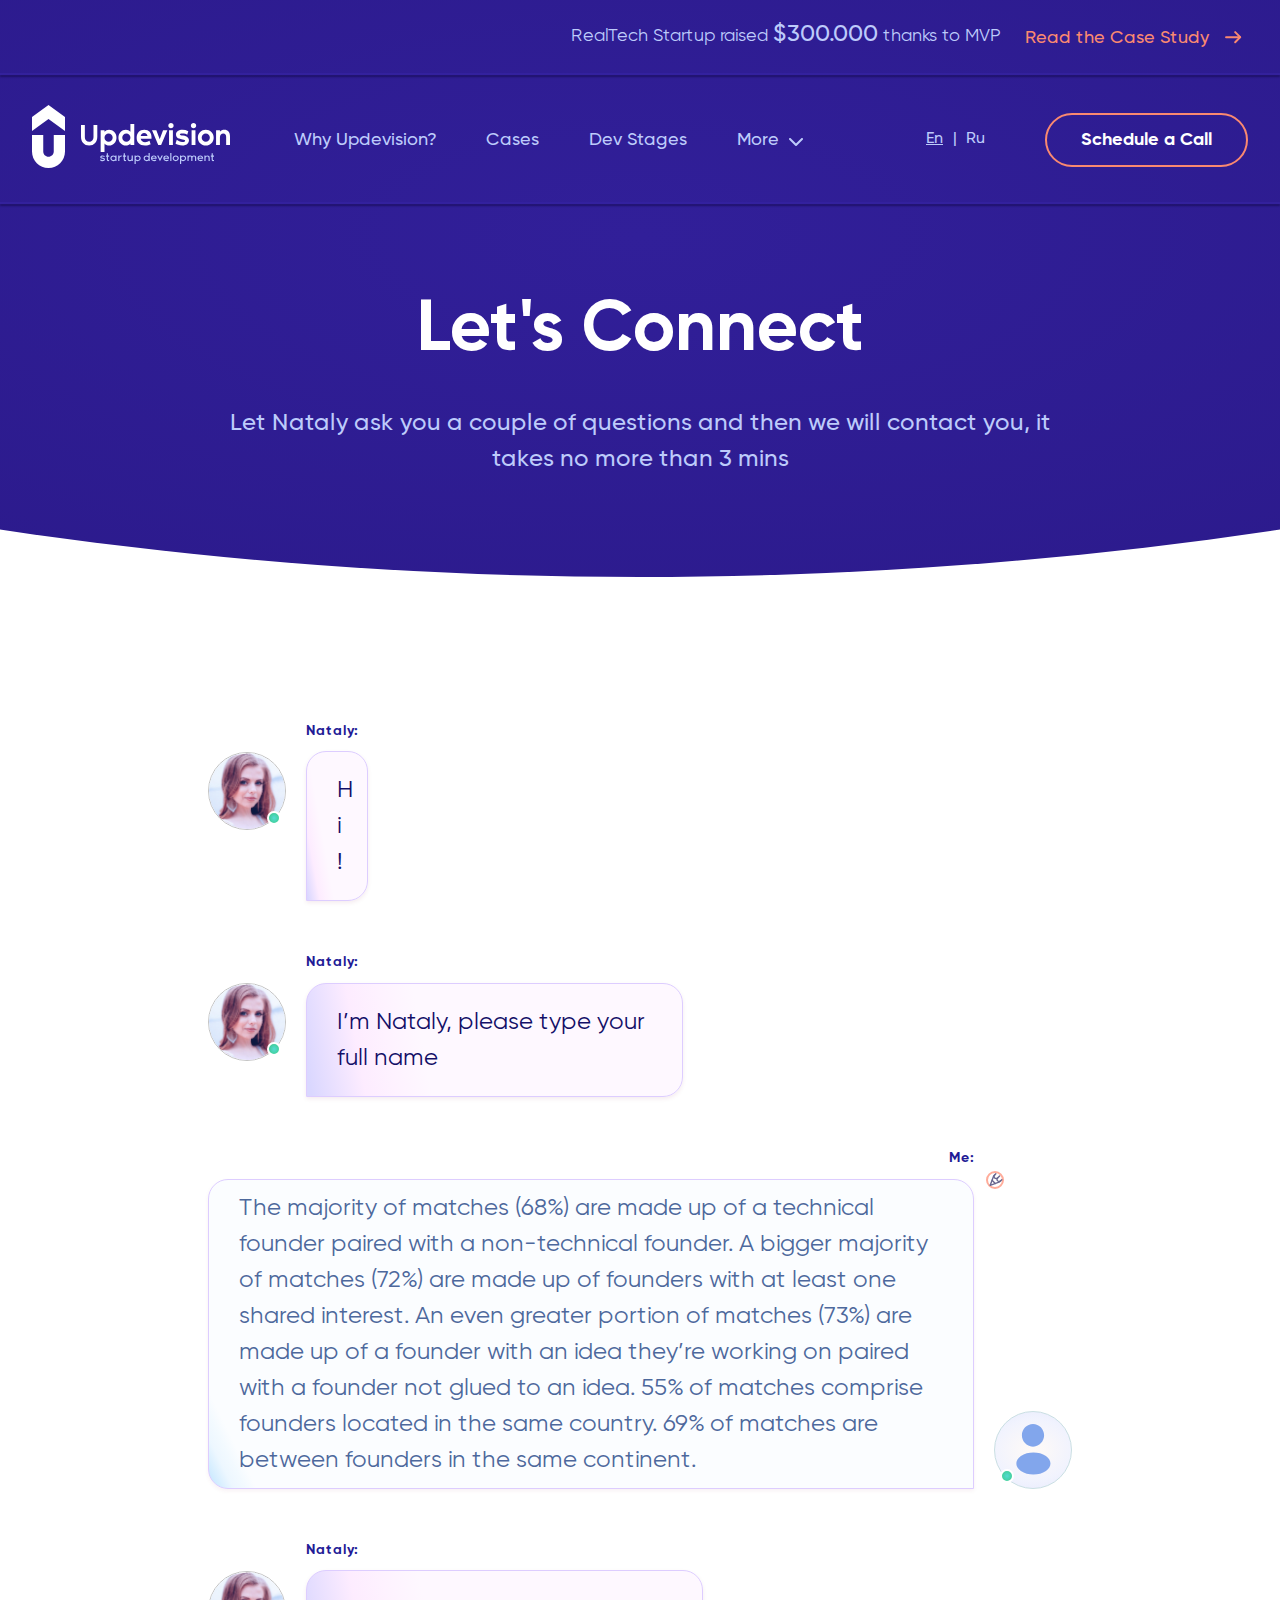
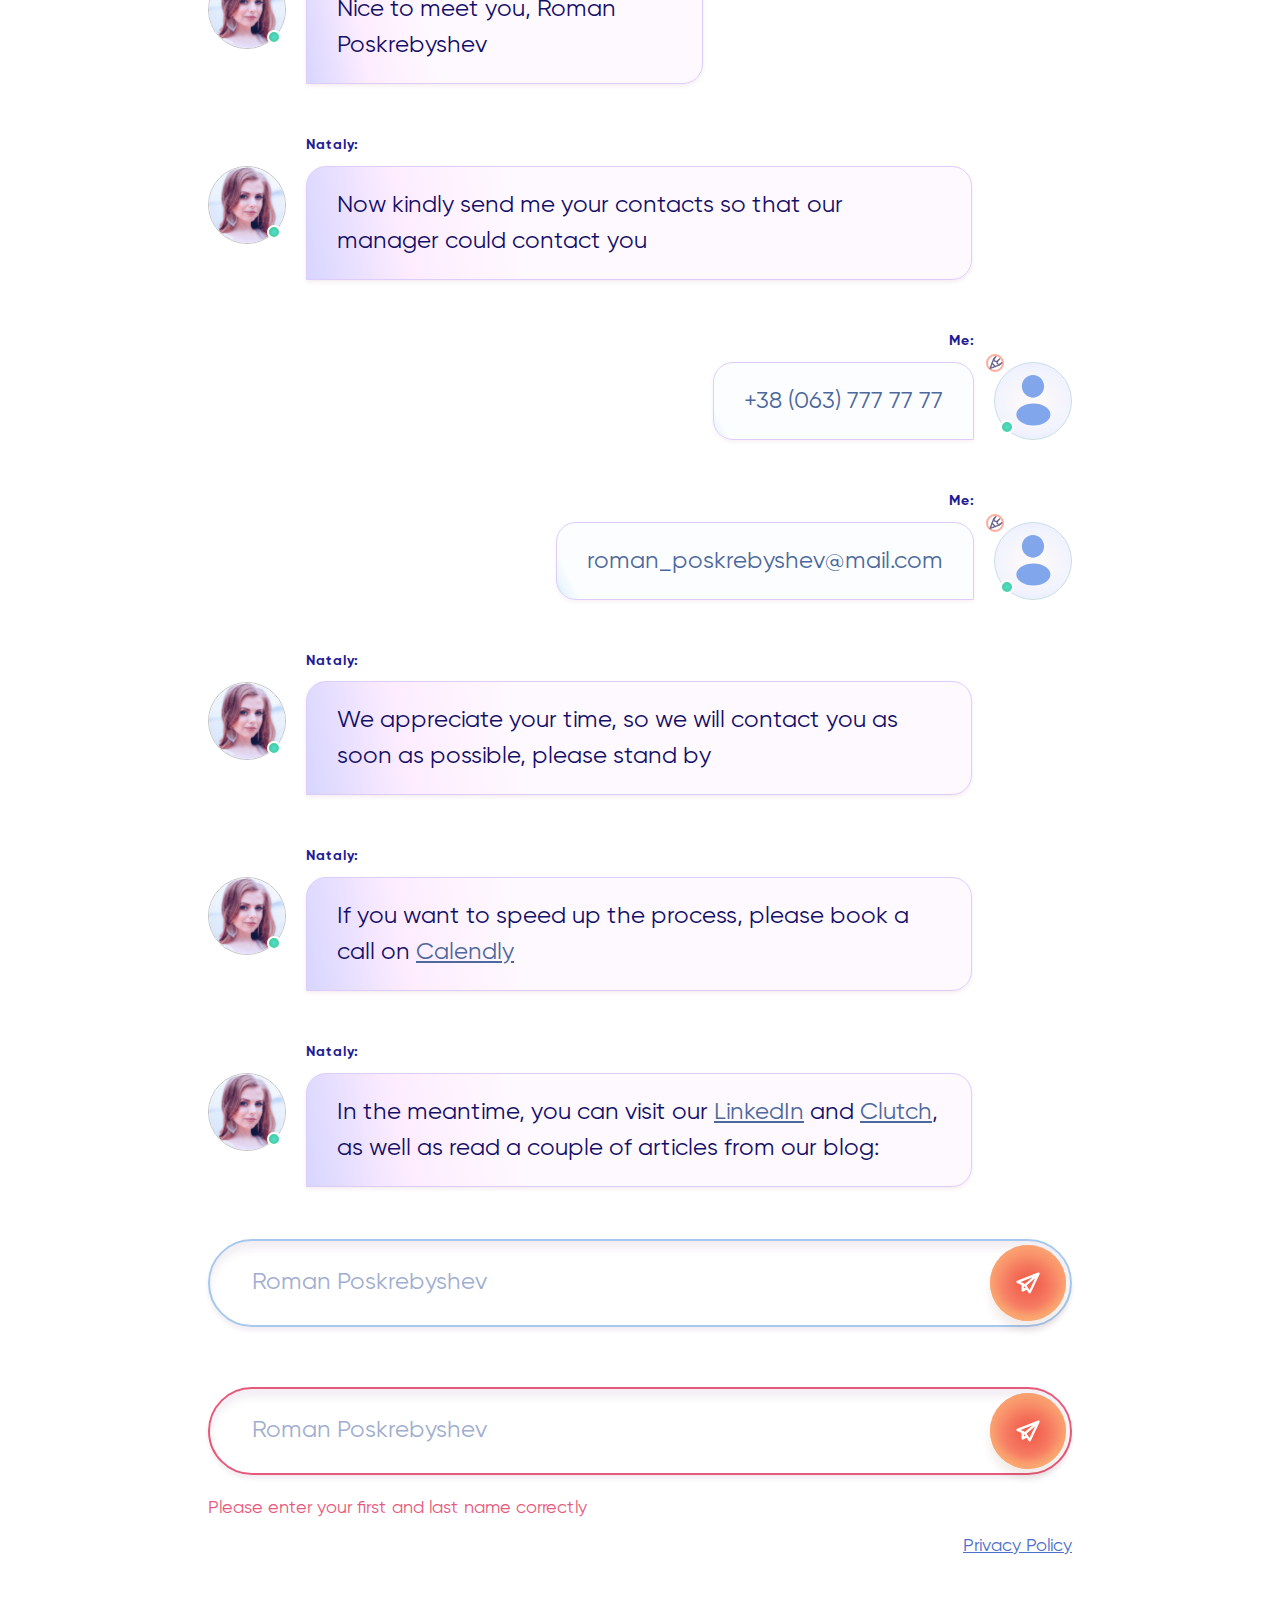
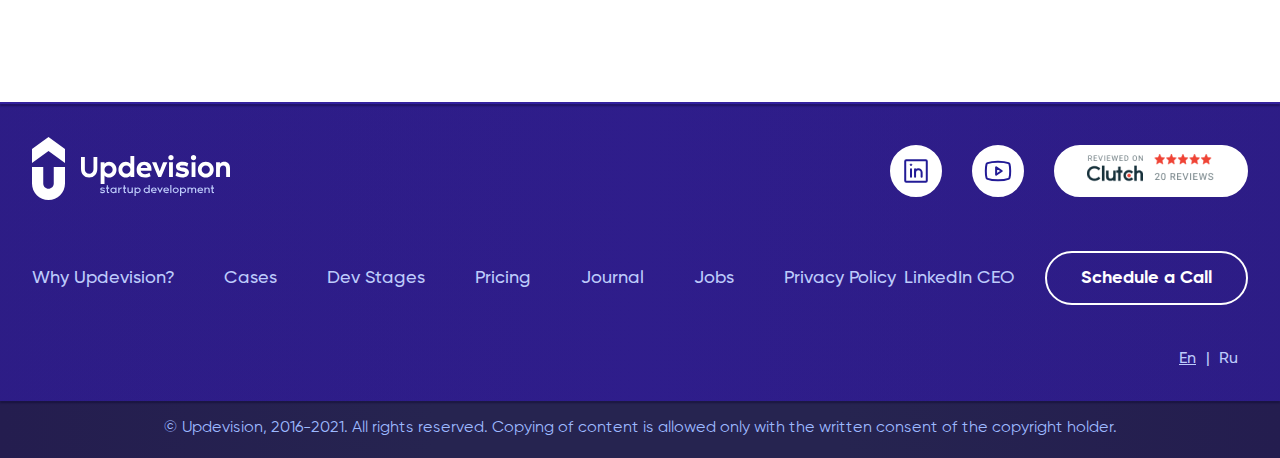
==== lets-connect.html @ 45670126 "updev7" ====
<!doctype html>
<html>

<head>
  <meta charset="UTF-8">
  <meta http-equiv="X-UA-Compatible" content="IE=edge,chrome=1">
  <meta name="viewport" content="width=device-width, user-scalable=no">
  <title></title>


  <link href="css/styles.css" rel="stylesheet" type="text/css">



</head>

<body>

  <header>
    <div class="top-header">
      <div class="container">
        <div class="top-header__content">
          <span class="top-header__text">RealTech Startup raised <span>$300.000</span> thanks to MVP</span>
          <div class="read-link"><a href="">Read the Case Study <span class="icon"><img src="images/orange-arrow.svg" alt=""></span></a></div>
        </div>
      </div>
    </div>
    <div class="main-header">
      <div class="container">
        <div class="main-header__content">
          <div class="main-header__left">
            <a href="#" class="logo"><img src="images/logo.svg" alt=""></a>
            <nav class="main-menu">
              <ul>
                <li><a href="">Why Updevision?</a></li>
                <li><a href="">Cases</a></li>
                <li><a href="">Dev Stages</a></li>
                <li><a href="#" class="opener">More</a>
                <ul class="submenu">
                  <li><a href="">Pricing</a></li>
                  <li><a href="">Journal</a></li>
                  <li><a href="">Jobs</a></li>
                </ul>
                </li>
              </ul>
            </nav>
         
          </div>
          <div class="main-header__right">
            <div class="language">
              <span class="current"><a href="#">En</a></span>|
              <span><a href="#">Ru</a></span>
            </div>
            <a href="#" class="btn btn--small">Schedule a Call</a>
          </div>

             <a  class="burger"><span></span></a>
        </div>
      </div>
    </div>
  </header>

  <main >

    <section class="inner-section">
      <div class="container">
        <h1 class="center">Let's Connect <small>Let Nataly ask you a couple of questions and then we will contact you, 
          it takes no more than 3 mins</small></h1>
      </div>
    </section>



    <section class="chat-section">
      <div class="container">


        <div class="chat">
          <div class="chat-item online">
            <span class="chat-item__avatar"><img src="images/avatar-example.jpg" alt=""></span>
            <div class="chat-item__text">
              <span class="chat-item__name">Nataly:</span>
              <span class="chat-item__message">
                Hi!
              </span>
            </div>
          </div>

          <div class="chat-item online">
            <span class="chat-item__avatar"><img src="images/avatar-example.jpg" alt=""></span>
            <div class="chat-item__text">
              <span class="chat-item__name">Nataly:</span>
              <span class="chat-item__message">
                I’m Nataly, please type your full name
              </span>
            </div>
          </div>

          <div class="me-item online">
            <span class="me-item__avatar empty"><img src="images/avatar-empty.svg" alt=""></span>
            <div class="me-item__text">
              <span class="me-item__name">
                Me:
                <a  class="edit">
                  <svg class="icon">
                    <use xlink:href="#edit"></use>
                  </svg>
                </a>
              </span>
              <span class="me-item__message">
                The majority of matches (68%) are made up of a technical founder paired with a non-technical founder. A bigger majority of matches (72%) are made up of founders with at least one shared interest. An even greater portion of matches (73%) are made up of a founder with an idea they’re working on paired with a founder not glued to an idea.
55% of matches comprise founders located in the same country. 69% of matches are between founders in the same continent.
              </span>
            </div>
          </div>


          <div class="chat-item online">
            <span class="chat-item__avatar"><img src="images/avatar-example.jpg" alt=""></span>
            <div class="chat-item__text">
              <span class="chat-item__name">Nataly:</span>
              <span class="chat-item__message">
                Nice to meet you, Roman Poskrebyshev
              </span>
            </div>
          </div>


          <div class="chat-item online">
            <span class="chat-item__avatar"><img src="images/avatar-example.jpg" alt=""></span>
            <div class="chat-item__text">
              <span class="chat-item__name">Nataly:</span>
              <span class="chat-item__message">
                Now kindly send me your contacts so that our manager could contact you
              </span>
            </div>
          </div>

          <div class="me-item online">
            <span class="me-item__avatar empty"><img src="images/avatar-empty.svg" alt=""></span>
            <div class="me-item__text">
              <span class="me-item__name">
                Me:
                <a  class="edit">
                  <svg class="icon">
                    <use xlink:href="#edit"></use>
                  </svg>
                </a>
              </span>
              <span class="me-item__message">
               +38 (063) 777 77 77
              </span>
            </div>
          </div>


          <div class="me-item online">
            <span class="me-item__avatar empty"><img src="images/avatar-empty.svg" alt=""></span>
            <div class="me-item__text">
              <span class="me-item__name">
                Me:
                <a  class="edit">
                  <svg class="icon">
                    <use xlink:href="#edit"></use>
                  </svg>
                </a>
              </span>
              <span class="me-item__message">
               
               roman_poskrebyshev@mail.com
              </span>
            </div>
          </div>


          <div class="chat-item online">
            <span class="chat-item__avatar"><img src="images/avatar-example.jpg" alt=""></span>
            <div class="chat-item__text">
              <span class="chat-item__name">Nataly:</span>
              <span class="chat-item__message">
                We appreciate your time, so we will contact you as soon as possible, please stand by
              </span>
            </div>
          </div>


          <div class="chat-item online">
            <span class="chat-item__avatar"><img src="images/avatar-example.jpg" alt=""></span>
            <div class="chat-item__text">
              <span class="chat-item__name">Nataly:</span>
              <span class="chat-item__message">
                If you want to speed up the process, please book a call on <a href="">Calendly </a>
              </span>
            </div>
          </div>

          <div class="chat-item online">
            <span class="chat-item__avatar"><img src="images/avatar-example.jpg" alt=""></span>
            <div class="chat-item__text">
              <span class="chat-item__name">Nataly:</span>
              <span class="chat-item__message">
                In the meantime, you can visit our <a href="">LinkedIn</a>  and <a href="">Clutch</a>, as well as read a couple of articles from our blog:
              </span>
            </div>
          </div>


 

          <div class="chat-input">
            <input type="text" placeholder="Roman Poskrebyshev">
            <button><img src="images/send.svg" alt=""></button>
          </div>

          <div class="chat-input error">
            <input type="text" placeholder="Roman Poskrebyshev">
            <button><img src="images/send.svg" alt=""></button>

            <span class="error-text">Please enter your first and last name correctly</span>
          </div>


          <div class="police-link">
            <a href="#">Privacy Policy</a>
          </div>
        </div>
      </div>
    </section>

  </main>

  <footer>
    <div class="container">
      <div class="footer-content">
        <div class="footer-content__top">
          <a href="#" class="footer-logo"><img src="images/logo.svg" alt=""></a>
          <div class="footer-content__top-right">
            <div class="social">
              <span class="social-item"><a href=""><img src="images/linkedIn.svg" alt=""></a></span>
              <span class="social-item"><a href=""><img src="images/youtube.svg" alt=""></a></span>
            </div>

            <span class="clutch"><a href="#"><img src="images/clutch.png" alt=""></a></span>
          </div>
        </div>
        <div class="footer-content__middle">
            <ul class="footer-menu">
              <li><a href="">Why Updevision?</a></li>
              <li><a href="">Cases</a></li>
              <li><a href="">Dev Stages</a></li>
              <li><a href="">Pricing</a></li>
              <li><a href="">Journal</a></li>
              <li><a href="">Jobs</a></li>
              <li><a href="">Privacy Policy</a></li>
            </ul>
          <div class="footer-content__middle-right">
            <span class="menu-link"><a href="">LinkedIn CEO</a></span>
            <a href="" class="btn btn--small btn--white-empty">Schedule a Call</a>
          </div>
        </div>
        <div class="footer-content__bottom">
          <div class="language">
            <span class="current"><a href="#">En</a></span>|
            <span><a href="#">Ru</a></span>
          </div>
        </div>
      </div>
    </div>
    <div class="copy">© Updevision, 2016-2021. All rights reserved. Copying of content is allowed only with the written
      consent of the copyright holder.</div>
  </footer>




  <script src="https://ajax.googleapis.com/ajax/libs/jquery/3.4.1/jquery.min.js"></script>
  <script src="js/scripts.js"></script>




  <svg width="0" height="0" class="hidden">
    <symbol fill="none" xmlns="http://www.w3.org/2000/svg" viewBox="0 0 15 15" id="edit">
      <path d="M7.3319 1.33276L5.00103 3.66362L1.28872 13.7399L11.365 10.0276L13.6961 7.69652" stroke="currentColor" stroke-width="1.5" stroke-linecap="round" stroke-linejoin="round"></path>
      <path d="M9.24333 5.78792C8.82138 6.20987 8.24908 6.44693 7.65234 6.44693C7.05561 6.44693 6.48331 6.20987 6.06135 5.78792C5.6394 5.36596 5.40234 4.79366 5.40234 4.19693C5.40234 3.60019 5.6394 3.02789 6.06135 2.60594" stroke="currentColor" stroke-width="1.5" stroke-linecap="round" stroke-linejoin="round"></path>
      <path d="M11.3624 3.66821L9.24104 5.78953C8.81908 6.21149 8.58203 6.78378 8.58203 7.38052C8.58203 7.97726 8.81908 8.54955 9.24104 8.97151C9.663 9.39347 10.2353 9.63052 10.832 9.63052C11.4288 9.63052 12.0011 9.39347 12.423 8.97151" stroke="currentColor" stroke-width="1.5" stroke-linecap="round" stroke-linejoin="round"></path>
      <path d="M6.71484 11.7422L3.2881 8.31544" stroke="currentColor" stroke-width="1.5" stroke-linecap="round" stroke-linejoin="round"></path>
    </symbol>
  </svg>
</body>

</html>
---- css/styles.css ----
@font-face {
  font-family: 'Gilroy';
  src: url("../fonts/Gilroy-Bold.woff2") format("woff2"), url("../fonts/Gilroy-Bold.woff") format("woff");
  font-weight: bold;
  font-style: normal;
  font-display: swap;
}

@font-face {
  font-family: 'Gilroy';
  src: url("../fonts/Gilroy-Medium.woff2") format("woff2"), url("../fonts/Gilroy-Medium.woff") format("woff");
  font-weight: 500;
  font-style: normal;
  font-display: swap;
}

@font-face {
  font-family: 'Gilroy';
  src: url("../fonts/Gilroy-Regular.woff2") format("woff2"), url("../fonts/Gilroy-Regular.woff") format("woff");
  font-weight: normal;
  font-style: normal;
  font-display: swap;
}

html,
body,
div,
span,
applet,
object,
iframe,
h1,
h2,
h3,
h4,
h5,
h6,
p,
blockquote,
pre,
a,
abbr,
acronym,
address,
big,
cite,
code,
del,
dfn,
em,
font,
img,
ins,
kbd,
q,
s,
samp,
small,
strike,
strong,
sub,
sup,
tt,
var,
b,
u,
i,
center,
dl,
dt,
dd,
ol,
ul,
li,
fieldset,
form,
label,
legend,
table,
caption,
tbody,
tfoot,
thead,
tr,
th,
td {
  margin: 0;
  padding: 0;
  border: 0;
  outline: 0;
  font-size: 100%;
  vertical-align: baseline;
  background: transparent;
}

a:hover,
a {
  text-decoration: none;
}

:focus {
  outline: 0;
}

ul {
  list-style-type: none;
}

* {
  margin: 0;
  padding: 0;
  outline: none;
  -webkit-tap-highlight-color: rgba(0, 0, 0, 0);
}

*,
*::before,
*::after {
  -webkit-box-sizing: border-box;
          box-sizing: border-box;
}

html {
  height: 100%;
}

body {
  font-family: 'Gilroy';
  width: 100%;
  height: 100%;
  -webkit-overflow-scrolling: touch;
  color: #130F67;
  -webkit-text-size-adjust: 100%;
  background: #fff;
  font-weight: 400;
  overflow-x: hidden;
}

body.open {
  overflow: hidden;
}

.container {
  width: 100%;
  max-width: 1360px;
  padding: 0 32px;
  margin: 0 auto;
}

.container--small {
  max-width: 864px;
}

@media (max-width: 767px) {
  .container {
    padding: 0 15px;
  }
}

h2 {
  font-weight: bold;
  font-size: 48px;
  line-height: 130%;
  text-align: center;
  margin-bottom: 30px;
  color: #221B96;
}

h2 small {
  display: block;
  font-weight: 500;
  font-size: 24px;
  line-height: 150%;
  color: #1D55C2;
  padding-top: 22px;
}

@media (max-width: 767px) {
  h2 {
    font-size: 28px;
    margin-bottom: 20px;
  }
}

h2.left {
  text-align: left;
}

h2.white {
  color: #fff;
}

h3 {
  font-weight: bold;
  font-size: 32px;
  line-height: 150%;
  color: #221B96;
  margin-bottom: 22px;
}

h3 small {
  display: block;
  font-weight: 500;
  font-size: 24px;
  line-height: 150%;
  color: #1D55C2;
  padding-top: 22px;
}

@media (max-width: 767px) {
  h3 {
    font-size: 22px;
  }
}

h3.blue-light {
  color: #1d55c2;
}

h3.title-margin {
  margin-bottom: 72px;
}

@media (max-width: 767px) {
  h3.title-margin {
    margin-bottom: 30px;
  }
}

h3.white {
  color: #fff;
}

h3.center {
  text-align: center;
}

.title-small {
  max-width: 864px;
  margin: 0 auto 52px;
  font-weight: 500;
  font-size: 24px;
  line-height: 150%;
  color: #1D55C2;
  margin-bottom: 52px;
  display: block;
  text-align: center;
}

.title-small.left {
  text-align: left;
  margin-bottom: 22px;
}

.title-small.color-1 {
  color: #BDCBFB;
}

@media (max-width: 767px) {
  .title-small {
    font-size: 18px;
    margin-bottom: 20px;
  }
}

header {
  position: absolute;
  top: 0;
  left: 0;
  z-index: 99;
  width: 100%;
}

.top-header {
  padding: 20px 0;
  position: relative;
}

@media (max-width: 992px) {
  .top-header {
    display: none;
  }
}

.top-header:before {
  content: "";
  width: 100%;
  height: 2px;
  background: -webkit-gradient(linear, left top, right top, from(#33219C), color-stop(50.05%, #33219F), to(#33219C));
  background: linear-gradient(90deg, #33219C 0%, #33219F 50.05%, #33219C 100%);
  mix-blend-mode: normal;
  -webkit-box-shadow: 0px 2px 2px rgba(9, 0, 44, 0.45);
          box-shadow: 0px 2px 2px rgba(9, 0, 44, 0.45);
  position: absolute;
  bottom: 0;
  left: 0;
}

.top-header__content {
  display: -webkit-box;
  display: -ms-flexbox;
  display: flex;
  -webkit-box-pack: end;
      -ms-flex-pack: end;
          justify-content: flex-end;
}

.top-header__text {
  font-size: 18px;
  color: #BDCBFB;
  font-weight: 400;
}

.top-header__text span {
  font-weight: 500;
  font-size: 24px;
  margin: 5px 0;
}

.read-link {
  margin-left: 24px;
}

.read-link a {
  color: #FA8970;
  font-weight: 500;
  font-size: 18px;
  line-height: 22px;
  display: -webkit-box;
  display: -ms-flexbox;
  display: flex;
  -webkit-box-align: center;
      -ms-flex-align: center;
          align-items: center;
}

.read-link a:hover {
  text-decoration: underline;
}

.read-link .icon {
  position: relative;
  bottom: -3px;
  margin-left: 10px;
}

.burger {
  position: relative;
  display: none;
  width: 42px;
  height: 29px;
  cursor: pointer;
  z-index: 111;
  margin-left: 20px;
  margin-left: 25px;
  margin-right: 5px;
}

.burger.open {
  margin-top: 8px;
}

.burger.open:before {
  background: #fff;
  -webkit-transform: rotate(-45deg);
          transform: rotate(-45deg);
  top: 8px;
  height: 4px;
}

.burger.open:after {
  background: #fff;
  top: 8px;
  -webkit-transform: rotate(45deg);
          transform: rotate(45deg);
  height: 4px;
}

.burger.open span:before {
  display: none;
}

.burger:before {
  content: "";
  position: absolute;
  top: 3px;
  left: 0;
  width: 42px;
  height: 2px;
  background: #FA8970;
  -webkit-transition: 0.5s;
  transition: 0.5s;
  border-radius: 2px;
}

.burger:after {
  content: "";
  position: absolute;
  bottom: 2px;
  left: 0;
  width: 42px;
  height: 2px;
  background: #FA8970;
  -webkit-transition: 0.5s;
  transition: 0.5s;
  border-radius: 2px;
}

.burger span {
  position: relative;
  display: block;
  width: 42px;
  height: 29px;
}

.burger span:before {
  content: "";
  position: absolute;
  top: 14px;
  left: 0;
  width: 42px;
  height: 2px;
  background: #FA8970;
  border-radius: 2px;
}

@media (max-width: 992px) {
  .burger {
    display: block;
  }
}

.main-header {
  padding: 30px 0;
  position: relative;
}

@media (max-width: 992px) {
  .main-header {
    padding: 14px 0;
  }
}

.main-header:before {
  content: "";
  width: 100%;
  height: 2px;
  background: -webkit-gradient(linear, left top, right top, from(#33219C), color-stop(50.05%, #33219F), to(#33219C));
  background: linear-gradient(90deg, #33219C 0%, #33219F 50.05%, #33219C 100%);
  mix-blend-mode: normal;
  -webkit-box-shadow: 0px 2px 2px rgba(9, 0, 44, 0.45);
          box-shadow: 0px 2px 2px rgba(9, 0, 44, 0.45);
  position: absolute;
  bottom: 0;
  left: 0;
}

.main-header__content {
  display: -webkit-box;
  display: -ms-flexbox;
  display: flex;
  -webkit-box-pack: justify;
      -ms-flex-pack: justify;
          justify-content: space-between;
  -webkit-box-align: center;
      -ms-flex-align: center;
          align-items: center;
}

.main-header__left {
  display: -webkit-box;
  display: -ms-flexbox;
  display: flex;
  -webkit-box-align: center;
      -ms-flex-align: center;
          align-items: center;
}

.main-header__right {
  display: -webkit-box;
  display: -ms-flexbox;
  display: flex;
  -webkit-box-align: center;
      -ms-flex-align: center;
          align-items: center;
}

@media (max-width: 992px) {
  .main-header__right {
    -webkit-box-orient: vertical;
    -webkit-box-direction: normal;
        -ms-flex-direction: column;
            flex-direction: column;
    -webkit-box-align: start;
        -ms-flex-align: start;
            align-items: flex-start;
  }
}

@media (max-width: 992px) {
  .main-header__right .btn {
    -webkit-box-ordinal-group: 0;
        -ms-flex-order: -1;
            order: -1;
    width: 100%;
    margin: 0 0 50px 0;
    background-color: #FA8970;
    height: 70px;
  }
  .main-header__right .btn:hover {
    border-color: #FF8165;
    background-color: #FF8165;
  }
  .main-header__right .btn:active {
    border-color: #E97551;
    background-color: #E97551;
  }
}

.logo {
  margin-right: 64px;
}

@media (max-width: 1200px) {
  .logo img {
    width: 150px;
  }
}

@media (max-width: 1200px) {
  .logo {
    margin-right: 30px;
  }
}

@media (max-width: 992px) {
  .main-menu {
    -webkit-transform: translateX(100%);
            transform: translateX(100%);
    width: 100%;
    height: 100vh;
    background: #1D55C2;
    position: absolute;
    right: 0;
    top: 0;
    z-index: 99;
    padding-top: 74px;
    padding-left: 50px;
    padding: 70px 22px 22px 22px;
    -webkit-transition: 1s;
    transition: 1s;
  }
}

.main-menu.open {
  -webkit-transform: translateX(0%);
          transform: translateX(0%);
}

.main-menu ul {
  display: -webkit-box;
  display: -ms-flexbox;
  display: flex;
}

@media (max-width: 992px) {
  .main-menu ul {
    -webkit-box-orient: vertical;
    -webkit-box-direction: normal;
        -ms-flex-direction: column;
            flex-direction: column;
  }
}

.main-menu ul li {
  margin-right: 50px;
  position: relative;
  padding: 17px 0;
}

@media (max-width: 1200px) {
  .main-menu ul li {
    margin-right: 20px;
  }
}

@media (max-width: 992px) {
  .main-menu ul li {
    margin: 0 0 50px 28px;
    padding: 0;
  }
}

@media (min-width: 993px) {
  .main-menu ul li:hover .submenu {
    display: -webkit-box;
    display: -ms-flexbox;
    display: flex;
  }
  .main-menu ul li:hover .opener:before {
    -webkit-transform: rotate(0);
            transform: rotate(0);
  }
}

@media (max-width: 374px) {
  .main-menu ul li {
    margin-bottom: 20px;
  }
}

.main-menu ul li.active .submenu {
  display: -webkit-box;
  display: -ms-flexbox;
  display: flex;
}

.main-menu ul li.active .opener {
  text-decoration: underline;
  color: #fff;
}

.main-menu ul li.active .opener:before {
  -webkit-transform: rotate(0) !important;
          transform: rotate(0) !important;
}

.main-menu ul li a {
  position: relative;
  font-weight: 500;
  font-size: 18px;
  line-height: 22px;
  color: #BDCBFB;
}

.main-menu ul li a:hover {
  text-decoration: underline;
  color: #fff;
}

.main-menu ul li a.opener:after {
  content: "";
  position: absolute;
  width: 70px;
  height: 60px;
  top: 0%;
  left: 0;
}

.main-menu ul li a.opener:before {
  content: "";
  background: url(../images/menu-arrow.svg) 50% 50% no-repeat;
  width: 14px;
  height: 100%;
  position: absolute;
  right: -24px;
  top: 2px;
  -webkit-transform: rotate(-180deg);
          transform: rotate(-180deg);
  -webkit-transition: 0.5s;
  transition: 0.5s;
}

.main-menu .submenu {
  position: absolute;
  display: none;
  -webkit-box-orient: vertical;
  -webkit-box-direction: normal;
      -ms-flex-direction: column;
          flex-direction: column;
  background: rgba(255, 255, 255, 0.1);
  border: 1px solid #2E50A7;
  border-radius: 10px;
  padding: 36px 24px;
  min-width: 145px;
  top: 100%;
  left: 0;
}

@media (max-width: 992px) {
  .main-menu .submenu {
    border: 0;
    background: transparent;
    border-radius: 0;
    position: relative;
    top: 0;
    padding: 50px 0 0 35px;
  }
}

.main-menu .submenu li {
  padding: 0;
  margin: 0 0 22px 0;
}

@media (max-width: 992px) {
  .main-menu .submenu li {
    margin-bottom: 40px;
  }
  .main-menu .submenu li:last-child {
    margin-bottom: 0;
  }
}

@media (max-width: 374px) {
  .main-menu .submenu li {
    margin-bottom: 20px;
  }
}

.main-menu .submenu li a:hover {
  text-decoration: underline;
}

.main-menu .submenu li:last-child {
  margin-bottom: 0;
}

.language {
  display: -webkit-box;
  display: -ms-flexbox;
  display: flex;
  margin-right: 50px;
  font-weight: 500;
  font-size: 16px;
  color: #BDCBFB;
}

@media (max-width: 1200px) {
  .language {
    margin-right: 20px;
  }
}

.language span {
  margin: 0 10px;
}

.language span.current {
  -webkit-text-decoration-line: underline;
          text-decoration-line: underline;
}

.language span a {
  font-weight: 500;
  font-size: 16px;
  line-height: 19px;
  color: #BDCBFB;
}

.language span a:hover {
  text-decoration: underline;
}

.cases {
  padding: 145px 0;
  background: radial-gradient(393.39% 103.28% at 50% -3.28%, #311F99 18.02%, #211173 78.01%);
}

.cases--light {
  background: radial-gradient(62.43% 79.86% at 50% 50%, rgba(235, 244, 255, 0) 0%, rgba(231, 237, 255, 0.28) 53.43%, rgba(164, 184, 255, 0.16) 100%), #FFFFFF;
}

@media (max-width: 767px) {
  .cases {
    padding: 45px 0;
  }
}

.title-text {
  display: block;
  text-align: center;
  font-weight: 500;
  font-size: 24px;
  line-height: 140%;
  color: #A1C7FF;
  width: 100%;
  max-width: 780px;
  margin: 0 auto 72px;
}

@media (max-width: 767px) {
  .title-text {
    font-size: 20px;
    line-height: 150%;
    margin-bottom: 30px;
  }
}

.title-text.dark {
  color: #1D55C2;
}

.case {
  width: 100%;
  height: 650px;
  position: relative;
  margin-bottom: 56px;
}

@media (max-width: 1200px) {
  .case {
    height: auto;
  }
}

.case.color-1 .case__image {
  background: #FF9892;
  border: 1px solid #FF9892;
}

.case.color-1 .case__image-bg {
  background: #FF9892;
}

.case.color-1 .blur-bg {
  background: #FF9892;
}

.case__image .case.color-1:hover {
  border: 1px solid #FF9892;
}

.case.color-2 .case__image {
  background: #5090DC;
  border: 1px solid #5090DC;
}

.case.color-2 .case__image-bg {
  background: #5090DC;
}

.case.color-2 .blur-bg {
  background: #5090DC;
}

.case__image .case.color-2:hover {
  border: 1px solid #5090DC;
}

.case.color-3 .case__image {
  background: #69BF96;
  border: 1px solid #69BF96;
}

.case.color-3 .case__image-bg {
  background: #69BF96;
}

.case.color-3 .blur-bg {
  background: #69BF96;
}

.case__image .case.color-3:hover {
  border: 1px solid #69BF96;
}

.case.color-4 .case__image {
  background: #747FE4;
  border: 1px solid #747FE4;
}

.case.color-4 .case__image-bg {
  background: #747FE4;
}

.case.color-4 .blur-bg {
  background: #747FE4;
}

.case.color-4 .case__image:hover {
  border: 1px solid #747FE4;
}

.case--light .case__bg {
  background: rgba(255, 255, 255, 0.2);
  border: 2px solid #E6EAFB;
  -webkit-box-shadow: inset 0px 0px 18px rgba(212, 221, 251, 0.8), inset 0px 0px 100px rgba(231, 227, 255, 0.5);
          box-shadow: inset 0px 0px 18px rgba(212, 221, 251, 0.8), inset 0px 0px 100px rgba(231, 227, 255, 0.5);
}

@media (max-width: 992px) {
  .case--light .case__bg {
    -webkit-box-orient: vertical;
    -webkit-box-direction: normal;
        -ms-flex-direction: column;
            flex-direction: column;
    background: transparent;
    -webkit-box-shadow: none;
            box-shadow: none;
    padding: 0;
    overflow: visible;
    border: 0;
  }
}

.case--light .case__title {
  color: #221B96;
}

.case--light .case__video {
  color: #1D55C2;
}

.case--light .btn {
  color: #130F67;
}

.case--light .btn:hover {
  color: #fff;
}

.case--light .case__links a {
  color: #FA8970;
}

.case__bg {
  width: 100%;
  height: 100%;
  padding: 36px;
  background: rgba(57, 104, 148, 0.25);
  mix-blend-mode: normal;
  -webkit-box-shadow: inset 0px 0px 100px #31369C;
          box-shadow: inset 0px 0px 100px #31369C;
  border-radius: 80px;
  display: -webkit-box;
  display: -ms-flexbox;
  display: flex;
  -webkit-box-align: center;
      -ms-flex-align: center;
          align-items: center;
  -webkit-box-pack: justify;
      -ms-flex-pack: justify;
          justify-content: space-between;
  margin-bottom: 56px;
  position: relative;
  z-index: 9;
  overflow: hidden;
}

@media (max-width: 992px) {
  .case__bg {
    -webkit-box-orient: vertical;
    -webkit-box-direction: normal;
        -ms-flex-direction: column;
            flex-direction: column;
    background: transparent;
    -webkit-box-shadow: none;
            box-shadow: none;
    padding: 0;
    overflow: visible;
  }
}

.case:hover .case__image-bg {
  -webkit-transform: rotate(11.52deg);
          transform: rotate(11.52deg);
  opacity: 1;
  right: -43px;
  top: 20px;
}

.case:hover .case__image {
  background: transparent;
}

.case__info {
  padding-left: 40px;
  padding-right: 80px;
  max-width: 685px;
  position: relative;
  z-index: 9;
}

@media (max-width: 992px) {
  .case__info {
    width: 100%;
    max-width: 100%;
    padding-right: 0;
    padding-left: 0;
    -webkit-box-ordinal-group: 3;
        -ms-flex-order: 2;
            order: 2;
  }
}

.case__title {
  font-weight: bold;
  font-size: 38px;
  line-height: 150%;
  color: #FFFFFF;
  display: block;
  margin-bottom: 30px;
}

@media (max-width: 1200px) {
  .case__title {
    font-size: 20px;
    line-height: 150%;
  }
}

.case__links {
  display: -webkit-box;
  display: -ms-flexbox;
  display: flex;
  margin-bottom: 30px;
}

@media (max-width: 767px) {
  .case__links {
    display: none;
    margin-bottom: 0;
  }
}

.case__links a {
  pointer-events: none;
  margin-right: 34px;
  font-weight: 500;
  font-size: 16px;
  line-height: 140%;
  -webkit-text-decoration-line: none;
          text-decoration-line: none;
  color: #FFBAAB;
}

.case__links a:hover {
  text-decoration: none;
}

.case__video {
  font-weight: 500;
  font-size: 24px;
  line-height: 140%;
  color: #A2C7FF;
  display: -webkit-box;
  display: -ms-flexbox;
  display: flex;
  -webkit-box-align: center;
      -ms-flex-align: center;
          align-items: center;
}

@media (max-width: 1200px) {
  .case__video {
    font-size: 18px;
  }
}

.case__sep {
  width: 48px;
  height: 2px;
  background: #FA8970;
  margin: 0 22px;
}

.case__play {
  width: 84px;
  min-width: 84px;
  height: 84px;
  background: radial-gradient(49% 49% at 51% 50%, #F1624F 19.27%, #FA8A70 100%);
  -webkit-box-shadow: 0px 10px 40px -5px rgba(0, 23, 69, 0.26), inset 0px 0px 20px #FAAA70, inset 0px -6.91304px 9.21739px rgba(250, 178, 112, 0.81);
          box-shadow: 0px 10px 40px -5px rgba(0, 23, 69, 0.26), inset 0px 0px 20px #FAAA70, inset 0px -6.91304px 9.21739px rgba(250, 178, 112, 0.81);
  border-radius: 47px;
  display: -webkit-box;
  display: -ms-flexbox;
  display: flex;
  -webkit-box-pack: center;
      -ms-flex-pack: center;
          justify-content: center;
  -webkit-box-align: center;
      -ms-flex-align: center;
          align-items: center;
  -webkit-transition: 0.5s;
  transition: 0.5s;
}

@media (max-width: 1200px) {
  .case__play {
    width: 52px;
    min-width: 52px;
    height: 52px;
  }
}

.case__play img {
  -webkit-transition: 0.5s;
  transition: 0.5s;
}

@media (max-width: 1200px) {
  .case__play img {
    width: 20px;
    height: 15px;
  }
}

.case__play:hover {
  background: radial-gradient(49% 49% at 51% 50%, #F1624F 70.34%, #FF491F 100%);
  -webkit-box-shadow: 0px 0px 40px rgba(0, 23, 69, 0.26), inset 0px 6.25466px 22.9337px #FAAA70, inset 0px -6.25466px 8.33954px rgba(250, 178, 112, 0.81);
          box-shadow: 0px 0px 40px rgba(0, 23, 69, 0.26), inset 0px 6.25466px 22.9337px #FAAA70, inset 0px -6.25466px 8.33954px rgba(250, 178, 112, 0.81);
}

.case__play:active {
  background: radial-gradient(50% 50% at 50% 50%, #E9523F 70.34%, #FF491F 90.42%, #FE9800 100%);
  -webkit-box-shadow: 0px 0px 40px rgba(0, 23, 69, 0.26), inset 0px 6.25466px 22.9337px #FAAA70, inset 0px -6.25466px 8.33954px rgba(250, 178, 112, 0.81);
          box-shadow: 0px 0px 40px rgba(0, 23, 69, 0.26), inset 0px 6.25466px 22.9337px #FAAA70, inset 0px -6.25466px 8.33954px rgba(250, 178, 112, 0.81);
}

.case__image-bg {
  position: absolute;
  top: 36px;
  right: 36px;
  width: 575px;
  height: 575px;
  min-width: 575px;
  mix-blend-mode: normal;
  border-radius: 44px;
  display: -webkit-box;
  display: -ms-flexbox;
  display: flex;
  -webkit-transition: 0.5s;
  transition: 0.5s;
  z-index: 0;
  opacity: 0;
}

@media (max-width: 1200px) {
  .case__image-bg {
    width: 343px;
    height: 343px;
    min-width: 343px;
  }
}

@media (max-width: 992px) {
  .case__image-bg {
    display: none;
  }
}

.case__image {
  position: relative;
  z-index: 9999;
  width: 575px;
  height: 575px;
  min-width: 575px;
  display: -webkit-box;
  display: -ms-flexbox;
  display: flex;
  mix-blend-mode: normal;
  border-radius: 44px;
  -webkit-transition: 0.5s;
  transition: 0.5s;
  -webkit-box-align: center;
      -ms-flex-align: center;
          align-items: center;
  -webkit-box-pack: end;
      -ms-flex-pack: end;
          justify-content: flex-end;
}

@media (max-width: 1200px) {
  .case__image {
    width: 343px;
    height: 343px;
    min-width: 343px;
  }
}

@media (max-width: 992px) {
  .case__image {
    -webkit-box-ordinal-group: 0;
        -ms-flex-order: -1;
            order: -1;
    margin-bottom: 36px;
  }
}

@media (max-width: 480px) {
  .case__image {
    width: 100%;
    min-width: 290px;
  }
}

.case__image img {
  height: calc(100% - 120px);
  width: calc(100% - 54px);
}

.case__image.center {
  -webkit-box-align: end;
      -ms-flex-align: end;
          align-items: flex-end;
  -webkit-box-pack: center;
      -ms-flex-pack: center;
          justify-content: center;
}

.case__image.center img {
  height: 515px;
  width: auto;
  -o-object-fit: contain;
     object-fit: contain;
}

@media (max-width: 1200px) {
  .case__image.center img {
    height: 300px;
    -o-object-fit: contain;
       object-fit: contain;
  }
}

.case__btn {
  padding-top: 30px;
}

@media (max-width: 992px) {
  .case__btn {
    display: -webkit-box;
    display: -ms-flexbox;
    display: flex;
    -webkit-box-pack: center;
        -ms-flex-pack: center;
            justify-content: center;
  }
}

.btn-center {
  display: -webkit-box;
  display: -ms-flexbox;
  display: flex;
  -webkit-box-pack: center;
      -ms-flex-pack: center;
          justify-content: center;
}

.btn {
  border: 2px solid #FA8970;
  -webkit-box-sizing: border-box;
          box-sizing: border-box;
  border-radius: 100px;
  height: 62px;
  padding: 0 34px;
  font-weight: bold;
  font-size: 18px;
  display: -webkit-inline-box;
  display: -ms-inline-flexbox;
  display: inline-flex;
  -webkit-box-align: center;
      -ms-flex-align: center;
          align-items: center;
  color: #FFFFFF;
  -webkit-transition: 0.5s;
  transition: 0.5s;
  -webkit-box-pack: center;
      -ms-flex-pack: center;
          justify-content: center;
  white-space: nowrap;
}

@media (max-width: 480px) {
  .btn {
    width: 100% !important;
  }
}

.btn:hover {
  border-color: #FA8970;
  background-color: #FA8970;
}

.btn:active {
  border-color: #E97551;
  background-color: #E97551;
}

.btn--small {
  height: 54px;
}

.btn--min-width {
  min-width: 184px;
}

.btn--lg {
  height: 76px;
  font-size: 20px;
  padding: 0 42px;
}

.btn--empty {
  color: #130F67;
  border-color: #FF8165;
}

.btn--empty:hover {
  color: #fff;
}

.btn--white-empty {
  border-color: #fff;
  color: #fff;
}

.btn--white-empty:hover {
  border-color: #FF8165;
  background-color: #FF8165;
}

.btn--white-empty:active {
  border-color: #E97551;
  background-color: #E97551;
}

.btn--orange {
  background-color: #FA8970;
}

.btn--orange:hover {
  border-color: #FF8165;
  background-color: #FF8165;
}

.btn--orange:active {
  border-color: #E97551;
  background-color: #E97551;
}

.about-section {
  padding: 60px 0 145px 0;
}

@media (max-width: 1200px) {
  .about-section {
    padding-bottom: 50px;
    padding-top: 30px;
  }
}

.about {
  display: -webkit-box;
  display: -ms-flexbox;
  display: flex;
  -webkit-box-pack: justify;
      -ms-flex-pack: justify;
          justify-content: space-between;
  -webkit-box-align: center;
      -ms-flex-align: center;
          align-items: center;
}

.about--case {
  -webkit-box-align: start;
      -ms-flex-align: start;
          align-items: flex-start;
}

@media (max-width: 992px) {
  .about--case {
    -webkit-box-orient: vertical;
    -webkit-box-direction: normal;
        -ms-flex-direction: column;
            flex-direction: column;
  }
}

@media (max-width: 992px) {
  .about--column-m {
    -webkit-box-orient: vertical;
    -webkit-box-direction: normal;
        -ms-flex-direction: column;
            flex-direction: column;
  }
}

.about .row {
  display: -webkit-box;
  display: -ms-flexbox;
  display: flex;
  -webkit-box-pack: justify;
      -ms-flex-pack: justify;
          justify-content: space-between;
  -webkit-box-align: center;
      -ms-flex-align: center;
          align-items: center;
  width: 100%;
}

.about .row .col {
  width: 268px;
}

@media (max-width: 1200px) {
  .about .row .col {
    width: 200px;
  }
}

.about__left {
  width: 586px;
}

@media (max-width: 1200px) {
  .about__left {
    width: 430px;
  }
}

@media (max-width: 992px) {
  .about__left {
    display: none;
  }
}

.about__image {
  max-width: 50%;
}

@media (max-width: 992px) {
  .about__image {
    width: 100%;
    text-align: center;
    -webkit-box-ordinal-group: 3;
        -ms-flex-order: 2;
            order: 2;
    padding-top: 50px;
    max-width: 100%;
  }
}

.about__image img {
  width: 90%;
}

.about__info {
  width: calc(100% - 686px);
}

@media (max-width: 1200px) {
  .about__info {
    width: calc(100% - 460px);
  }
}

@media (max-width: 992px) {
  .about__info {
    width: 100%;
  }
}

.about__title {
  font-weight: bold;
  font-size: 48px;
  line-height: 150%;
  color: #221B96;
  margin-bottom: 22px;
  display: block;
}

@media (max-width: 992px) {
  .about__title {
    font-size: 28px;
    line-height: 130%;
  }
}

.about__small-text {
  font-weight: 500;
  font-size: 24px;
  line-height: 150%;
  color: #1D55C2;
  margin-bottom: 32px;
  display: block;
}

@media (max-width: 992px) {
  .about__small-text {
    font-size: 22px;
    line-height: 140%;
    margin-bottom: 22px;
  }
}

.about p,
.about li {
  font-size: 18px;
  line-height: 150%;
  color: #130F67;
}

.about p {
  margin-bottom: 18px;
}

.about p span {
  color: #1d55c2;
}

.about p:last-child {
  margin-bottom: 0;
}

.listed-inline {
  display: -webkit-box;
  display: -ms-flexbox;
  display: flex;
  -webkit-box-pack: center;
      -ms-flex-pack: center;
          justify-content: center;
  -webkit-box-align: end;
      -ms-flex-align: end;
          align-items: flex-end;
}

@media (max-width: 767px) {
  .listed-inline {
    -webkit-box-orient: vertical;
    -webkit-box-direction: normal;
        -ms-flex-direction: column;
            flex-direction: column;
    -webkit-box-align: center;
        -ms-flex-align: center;
            align-items: center;
    padding: 0 15px;
  }
}

.listed-inline li {
  margin: 0 30px 0px 30px !important;
  font-size: 18px;
  color: #221B96;
  text-align: center;
}

@media (max-width: 767px) {
  .listed-inline li {
    margin: 0 0 20px 0 !important;
  }
}

.listed-inline li span {
  padding-left: 1em;
}

.listed-inline li span:before {
  content: "\2022";
  color: #221B96;
  font-weight: bold;
  display: inline-block;
  width: 1em;
  margin-left: -1em;
}

ul.listed {
  padding-left: 2em;
}

ul.listed.inline {
  display: -webkit-box;
  display: -ms-flexbox;
  display: flex;
  -ms-flex-wrap: wrap;
      flex-wrap: wrap;
}

ul.listed.inline li {
  min-width: 50%;
}

ul.listed.white li {
  color: #BDCBFB;
}

ul.listed.white li:before {
  color: #BDCBFB;
}

ul.listed li {
  margin-bottom: 18px;
}

ul.listed li:before {
  content: "\2022";
  color: #221B96;
  font-weight: bold;
  display: inline-block;
  width: 1em;
  margin-left: -1em;
}

ul.listed li:last-child {
  margin-bottom: 0;
}

.about-item {
  background: radial-gradient(62.43% 79.86% at 50% 50%, rgba(235, 244, 255, 0) 0%, rgba(231, 237, 255, 0.28) 53.43%, rgba(164, 184, 255, 0.16) 100%), #FFFBFC;
  border: 1px solid #D8DFED;
  -webkit-box-sizing: border-box;
          box-sizing: border-box;
  border-radius: 50px;
  width: 268px;
  height: 268px;
  display: -webkit-box;
  display: -ms-flexbox;
  display: flex;
  -webkit-box-orient: vertical;
  -webkit-box-direction: normal;
      -ms-flex-direction: column;
          flex-direction: column;
  -webkit-box-align: center;
      -ms-flex-align: center;
          align-items: center;
  -webkit-box-pack: center;
      -ms-flex-pack: center;
          justify-content: center;
  margin: 25px 0;
}

@media (max-width: 1200px) {
  .about-item {
    width: 200px;
    height: 200px;
  }
}

.about-item__icon {
  width: 64px;
  height: 64px;
  margin-bottom: 30px;
  display: block;
}

.about-item__title {
  font-weight: bold;
  font-size: 22px;
  line-height: 130%;
  color: #130F67;
}

@media (max-width: 1200px) {
  .about-item__title {
    font-size: 18px;
  }
}

.main-section {
  background: url(../images/main-bg.svg) 50% 100% no-repeat;
  width: 100%;
  height: 990px;
}

@media (max-width: 992px) {
  .main-section {
    height: auto;
  }
}

.main-section-content {
  position: relative;
  padding-top: 194px;
  display: -webkit-box;
  display: -ms-flexbox;
  display: flex;
  -webkit-box-orient: vertical;
  -webkit-box-direction: normal;
      -ms-flex-direction: column;
          flex-direction: column;
  -webkit-box-pack: center;
      -ms-flex-pack: center;
          justify-content: center;
  height: 790px;
}

@media (max-width: 992px) {
  .main-section-content {
    height: auto;
    padding-top: 150px;
    padding-bottom: 70px;
    -webkit-box-align: center;
        -ms-flex-align: center;
            align-items: center;
    margin-bottom: 80px;
  }
}

.main-section-content__image {
  position: absolute;
  right: -240px;
  top: 200px;
}

@media (max-width: 992px) {
  .main-section-content__image {
    position: relative;
    right: 0;
    top: 0;
    padding-top: 30px;
    margin-bottom: -125px;
  }
}

@media (max-width: 992px) {
  .main-section-content__image img {
    width: 244px;
  }
}

h1 {
  position: relative;
  z-index: 9;
  font-weight: bold;
  font-size: 72px;
  line-height: 140%;
  margin-bottom: 48px;
  color: #fff;
}

h1 small {
  display: block;
  max-width: 864px;
  font-weight: 500;
  font-size: 24px;
  line-height: 150%;
  text-align: center;
  color: #BDCBFB;
  padding-top: 24px;
  margin: 0 auto;
}

@media (max-width: 992px) {
  h1 small {
    font-size: 18px;
  }
}

@media (max-width: 992px) {
  h1 {
    font-size: 36px;
    line-height: 144%;
    text-align: center;
  }
}

@media (max-width: 992px) {
  h1 br {
    display: none;
  }
}

h1.center {
  text-align: center;
  margin-bottom: 0;
}

.second-section {
  padding-top: 245px !important;
  margin-top: -100px !important;
}

@media (max-width: 767px) {
  .second-section {
    padding-top: 150px !important;
  }
}

.chat-section {
  padding: 145px 0;
  background-color: #fff;
}

@media (max-width: 767px) {
  .chat-section {
    padding: 45px 0;
  }
}

.chat-section.gradient-bg {
  background: linear-gradient(104.15deg, #F4EDFF 0.38%, #F0F3FF 27.38%, #FFF8F8 78.01%, #EEF2FF 99.27%) !important;
}

.chat {
  max-width: 864px;
  margin: 0 auto;
  width: 100%;
}

.chat-item {
  display: -webkit-box;
  display: -ms-flexbox;
  display: flex;
  margin-bottom: 52px;
}

@media (max-width: 767px) {
  .chat-item {
    -webkit-box-align: end;
        -ms-flex-align: end;
            align-items: flex-end;
    margin-bottom: 20px;
  }
}

.chat-item.online .chat-item__avatar:before {
  content: "";
  width: 14px;
  height: 14px;
  background: radial-gradient(50% 50% at 50% 50%, #55DBD3 0%, rgba(55, 206, 152, 0.94) 100%);
  border: 2px solid #FFFFFF;
  position: absolute;
  bottom: 5px;
  right: 5px;
  border-radius: 50%;
}

@media (max-width: 767px) {
  .chat-item.online .chat-item__avatar:before {
    width: 10px;
    height: 10px;
    bottom: 0;
    right: 0;
  }
}

.chat-item__avatar {
  position: relative;
  width: 78px;
  height: 78px;
  margin-right: 20px;
  position: relative;
  margin-top: 30px;
  min-width: 78px;
}

@media (max-width: 767px) {
  .chat-item__avatar {
    width: 30px;
    height: 30px;
    min-width: 30px;
    margin-top: 0;
    margin-right: 10px;
  }
}

.chat-item__avatar img {
  border-radius: 50%;
  width: 100%;
  height: 100%;
  border: 1px solid #C4C4C4;
}

.chat-item__text {
  max-width: 100%;
}

.chat-item__name {
  font-weight: bold;
  font-size: 14px;
  line-height: 140%;
  display: block;
  margin-bottom: 10px;
  color: #221B96;
}

.chat-item__message {
  display: block;
  background: linear-gradient(79.74deg, #DAD7FF 1.2%, #FDECFF 14.86%, #FEF2FF 22.77%, #FEF8FF 31.74%);
  mix-blend-mode: normal;
  border: 1px solid #DDCDFF;
  -webkit-box-sizing: border-box;
          box-sizing: border-box;
  -webkit-box-shadow: 0px 2px 4px rgba(132, 13, 70, 0.08);
          box-shadow: 0px 2px 4px rgba(132, 13, 70, 0.08);
  border-radius: 20px 20px 20px 0;
  padding: 20px 30px 20px 30px;
  max-width: calc(100% - 100px);
  font-size: 24px;
  line-height: 150%;
  color: #130F67;
  word-wrap: break-word;
}

@media (max-width: 767px) {
  .chat-item__message {
    max-width: calc(100% - 50px);
  }
}

.chat-item__message a {
  color: #4D689C;
  text-decoration: underline;
}

.chat-item__message a:hover {
  text-decoration: none;
}

@media (max-width: 767px) {
  .chat-item__message {
    font-size: 18px;
    min-height: 57px;
    padding: 10px 15px;
  }
}

.me-item {
  display: -webkit-box;
  display: -ms-flexbox;
  display: flex;
  margin-bottom: 52px;
  -webkit-box-align: end;
      -ms-flex-align: end;
          align-items: flex-end;
  -webkit-box-pack: end;
      -ms-flex-pack: end;
          justify-content: flex-end;
}

@media (max-width: 767px) {
  .me-item {
    -webkit-box-align: end;
        -ms-flex-align: end;
            align-items: flex-end;
    margin-bottom: 20px;
  }
}

.me-item.online .me-item__avatar:before {
  content: "";
  width: 14px;
  height: 14px;
  background: radial-gradient(50% 50% at 50% 50%, #55DBD3 0%, rgba(55, 206, 152, 0.94) 100%);
  border: 2px solid #FFFFFF;
  position: absolute;
  bottom: 5px;
  left: 5px;
  border-radius: 50%;
}

@media (max-width: 767px) {
  .me-item.online .me-item__avatar:before {
    width: 10px;
    height: 10px;
    bottom: 0;
    left: 0;
  }
}

.me-item__avatar {
  position: relative;
  width: 78px;
  height: 78px;
  margin-left: 20px;
  position: relative;
  margin-top: 30px;
  min-width: 78px;
  -webkit-box-ordinal-group: 3;
      -ms-flex-order: 2;
          order: 2;
  background: radial-gradient(95.83% 75.64% at 50% 50%, rgba(255, 248, 225, 0.2158) 0%, rgba(231, 237, 255, 0.581) 53.43%, rgba(164, 184, 255, 0.332) 100%), #FFFBFC;
  border: 1px solid #CADFE3;
  border-radius: 50%;
  display: -webkit-box;
  display: -ms-flexbox;
  display: flex;
  -webkit-box-align: center;
      -ms-flex-align: center;
          align-items: center;
  -webkit-box-pack: center;
      -ms-flex-pack: center;
          justify-content: center;
}

.me-item__avatar.empty img {
  width: 80%;
  height: 80%;
  -o-object-fit: contain;
     object-fit: contain;
}

@media (max-width: 767px) {
  .me-item__avatar {
    width: 30px;
    height: 30px;
    min-width: 30px;
    margin-top: 0;
    margin-left: 10px;
  }
}

.me-item__avatar img {
  border-radius: 50%;
  width: 100%;
  height: 100%;
}

.me-item__name {
  font-weight: bold;
  font-size: 14px;
  line-height: 140%;
  display: block;
  margin-bottom: 10px;
  color: #221B96;
  text-align: right;
  position: relative;
}

.me-item .edit {
  position: absolute;
  right: -30px;
  bottom: -20px;
  display: -webkit-box;
  display: -ms-flexbox;
  display: flex;
  width: 18px;
  height: 18px;
  border: 2px solid #FFAC9A;
  border-radius: 50%;
  -webkit-box-align: start;
      -ms-flex-align: start;
          align-items: flex-start;
  -webkit-box-pack: end;
      -ms-flex-pack: end;
          justify-content: flex-end;
  cursor: pointer;
  -webkit-transition: 0.5s;
  transition: 0.5s;
}

.me-item .edit:hover {
  background: #FFAC9A;
}

.me-item .edit:hover .icon {
  color: #fff;
}

.me-item .edit .icon {
  width: 14px;
  height: 17px;
  position: relative;
  color: #69678F;
  top: -2px;
  right: -1px;
  -webkit-transition: 0.5s;
  transition: 0.5s;
}

.me-item__message {
  display: -webkit-inline-box;
  display: -ms-inline-flexbox;
  display: inline-flex;
  -webkit-box-align: center;
      -ms-flex-align: center;
          align-items: center;
  background: linear-gradient(63.53deg, #CFEBFF 0.89%, #EDF7FF 2.66%, #F3FAFF 3.98%, #FBFDFF 5.19%);
  -webkit-box-shadow: 0px 2px 4px rgba(132, 13, 70, 0.06);
          box-shadow: 0px 2px 4px rgba(132, 13, 70, 0.06);
  mix-blend-mode: normal;
  border: 1px solid #DDCDFF;
  border-radius: 20px 20px 0 20px;
  padding: 10px 30px 10px 30px;
  min-height: 78px;
  font-size: 24px;
  line-height: 150%;
  color: #4D689C;
  -webkit-box-ordinal-group: 0;
      -ms-flex-order: -1;
          order: -1;
}

.me-item__message a {
  color: #4D689C;
  text-decoration: underline;
}

.me-item__message a:hover {
  text-decoration: none;
}

@media (max-width: 767px) {
  .me-item__message {
    font-size: 18px;
    min-height: 57px;
    padding: 10px 15px;
  }
}

.hidden {
  display: none;
}

.tabs {
  display: -webkit-box;
  display: -ms-flexbox;
  display: flex;
  -webkit-box-pack: end;
      -ms-flex-pack: end;
          justify-content: flex-end;
}

@media (max-width: 480px) {
  .tabs {
    -webkit-box-orient: vertical;
    -webkit-box-direction: normal;
        -ms-flex-direction: column;
            flex-direction: column;
  }
}

.tabs li {
  margin-left: 20px;
}

@media (max-width: 480px) {
  .tabs li {
    margin: 0 0 20px 0;
    width: 100%;
  }
}

.tabs li .btn.active {
  border-color: #FA8970;
  background-color: #FA8970;
  color: #fff;
}

@media (max-width: 480px) {
  .tabs .btn {
    width: 100%;
  }
}

.enters-message {
  display: -webkit-box;
  display: -ms-flexbox;
  display: flex;
  -webkit-box-align: center;
      -ms-flex-align: center;
          align-items: center;
  padding-left: 14px;
  margin-bottom: 60px;
}

@media (max-width: 767px) {
  .enters-message {
    padding-left: 0;
    margin-bottom: 50px;
  }
}

.enters-message__avatar {
  position: relative;
  width: 50px;
  height: 50px;
  margin-right: 20px;
  position: relative;
}

@media (max-width: 767px) {
  .enters-message__avatar {
    width: 30px;
    height: 30px;
    min-width: 30px;
    margin-top: 0;
  }
}

.enters-message__avatar:before {
  content: "";
  width: 10px;
  height: 10px;
  background: radial-gradient(50% 50% at 50% 50%, #55DBD3 0%, rgba(55, 206, 152, 0.94) 100%);
  border: 2px solid #FFFFFF;
  position: absolute;
  bottom: 5px;
  right: 5px;
  border-radius: 50%;
}

@media (max-width: 767px) {
  .enters-message__avatar:before {
    bottom: 0px;
    right: 0px;
  }
}

.enters-message__avatar img {
  border-radius: 50%;
  width: 100%;
  height: 100%;
  border: 1px solid #C4C4C4;
}

.enters-message__text {
  font-size: 18px;
  line-height: 150%;
  color: #7472A3;
}

.chat-input {
  width: 864px;
  margin: 0 auto 60px;
  display: -webkit-box;
  display: -ms-flexbox;
  display: flex;
  -webkit-box-align: center;
      -ms-flex-align: center;
          align-items: center;
  -webkit-box-pack: justify;
      -ms-flex-pack: justify;
          justify-content: space-between;
  position: relative;
  -webkit-transition: 0.5s;
  transition: 0.5s;
}

@media (max-width: 992px) {
  .chat-input {
    width: 100%;
    margin-bottom: 80px;
  }
}

.chat-input.error input {
  border-color: #E7597B;
}

.chat-input.error input:focus {
  border-color: #E7597B;
}

.chat-input.error .error-text {
  display: block;
}

.chat-input .error-text {
  display: none;
  position: absolute;
  top: calc(100% + 20px);
  font-size: 18px;
  line-height: 150%;
  left: 0;
  color: #E7597B;
}

@media (max-width: 767px) {
  .chat-input .error-text {
    top: calc(100% + 10px);
    font-size: 14px;
  }
}

.chat-input input {
  font-family: 'Gilroy';
  width: 100%;
  padding: 0 100px 0 42px;
  font-size: 24px;
  line-height: 150%;
  border: 0;
  color: #130F67;
  background-color: transparent;
  border: 2px solid rgba(128, 176, 232, 0.7);
  -webkit-box-shadow: 0px 4px 4px rgba(66, 0, 66, 0.07), inset 0px 8px 8px rgba(68, 0, 90, 0.07);
          box-shadow: 0px 4px 4px rgba(66, 0, 66, 0.07), inset 0px 8px 8px rgba(68, 0, 90, 0.07);
  border-radius: 44px;
  height: 88px;
  -webkit-transition: 0.5s;
  transition: 0.5s;
}

@media (max-width: 992px) {
  .chat-input input {
    border-radius: 30px;
    height: 62px;
    padding: 0 26px;
    font-size: 18px;
  }
}

@media (max-width: 767px) {
  .chat-input input {
    width: calc(100% - 70px);
  }
}

.chat-input input:focus {
  border: 2px solid #51A1FF;
}

.chat-input input::-webkit-input-placeholder {
  color: #A0ADCF;
}

.chat-input input:-ms-input-placeholder {
  color: #A0ADCF;
}

.chat-input input::-ms-input-placeholder {
  color: #A0ADCF;
}

.chat-input input::placeholder {
  color: #A0ADCF;
}

.chat-input button {
  position: absolute;
  right: 6px;
  top: 6px;
  background: radial-gradient(49% 49% at 51% 50%, #F1624F 19.27%, #FA8A70 100%);
  -webkit-box-shadow: 0px 9.04762px 9.04762px rgba(97, 46, 0, 0.09), inset 0px 6.25466px 22.9337px #FAAA70, inset 0px -6.25466px 8.33954px rgba(250, 178, 112, 0.81);
          box-shadow: 0px 9.04762px 9.04762px rgba(97, 46, 0, 0.09), inset 0px 6.25466px 22.9337px #FAAA70, inset 0px -6.25466px 8.33954px rgba(250, 178, 112, 0.81);
  border-radius: 50%;
  display: -webkit-box;
  display: -ms-flexbox;
  display: flex;
  -webkit-box-pack: center;
      -ms-flex-pack: center;
          justify-content: center;
  -webkit-box-align: center;
      -ms-flex-align: center;
          align-items: center;
  width: 76px;
  min-width: 76px;
  height: 76px;
  border: 0;
  cursor: pointer;
}

@media (max-width: 992px) {
  .chat-input button {
    width: 50px;
    height: 50px;
    min-width: 50px;
    margin-left: 10px;
  }
}

.chat-input button:hover {
  background: radial-gradient(49% 49% at 51% 50%, #F1624F 70.34%, #FF491F 100%);
  -webkit-box-shadow: 0px 0px 40px rgba(0, 23, 69, 0.26), inset 0px 6.25466px 22.9337px #FAAA70, inset 0px -6.25466px 8.33954px rgba(250, 178, 112, 0.81);
          box-shadow: 0px 0px 40px rgba(0, 23, 69, 0.26), inset 0px 6.25466px 22.9337px #FAAA70, inset 0px -6.25466px 8.33954px rgba(250, 178, 112, 0.81);
}

.chat-input button:active {
  background: radial-gradient(50% 50% at 50% 50%, #E9523F 70.34%, #FF491F 90.42%, #FE9800 100%);
  -webkit-box-shadow: 0px 0px 40px rgba(0, 23, 69, 0.26), inset 0px 6.25466px 22.9337px #FAAA70, inset 0px -6.25466px 8.33954px rgba(250, 178, 112, 0.81);
          box-shadow: 0px 0px 40px rgba(0, 23, 69, 0.26), inset 0px 6.25466px 22.9337px #FAAA70, inset 0px -6.25466px 8.33954px rgba(250, 178, 112, 0.81);
}

.police-link {
  max-width: 864px;
  margin: 0 auto;
  display: -webkit-box;
  display: -ms-flexbox;
  display: flex;
  -webkit-box-pack: end;
      -ms-flex-pack: end;
          justify-content: flex-end;
}

.police-link a {
  font-size: 18px;
  line-height: 22px;
  -webkit-text-decoration-line: underline;
          text-decoration-line: underline;
  color: #4D70CA;
}

.police-link a:hover {
  text-decoration: none;
}

footer {
  position: relative;
  background: -webkit-gradient(linear, left bottom, left top, from(rgba(86, 72, 159, 0.16)), to(rgba(86, 72, 159, 0.16))), -webkit-gradient(linear, left top, right top, from(#251481), color-stop(50.01%, #271587), to(#251481));
  background: linear-gradient(0deg, rgba(86, 72, 159, 0.16), rgba(86, 72, 159, 0.16)), linear-gradient(90deg, #251481 0%, #271587 50.01%, #251481 100%);
}

footer:before {
  content: "";
  width: 100%;
  height: 2px;
  background: -webkit-gradient(linear, left top, right top, from(#33219C), color-stop(50.05%, #33219F), to(#33219C));
  background: linear-gradient(90deg, #33219C 0%, #33219F 50.05%, #33219C 100%);
  mix-blend-mode: normal;
  -webkit-box-shadow: 0px 2px 2px rgba(9, 0, 44, 0.45);
          box-shadow: 0px 2px 2px rgba(9, 0, 44, 0.45);
  position: absolute;
  top: 0;
  left: 0;
}

.footer-content {
  padding: 35px 0 30px 0;
}

.copy {
  position: relative;
  background: -webkit-gradient(linear, left top, right top, from(#241D4F), color-stop(34.08%, #262450), color-stop(65.62%, #262450), to(#241D4F));
  background: linear-gradient(90deg, #241D4F 0%, #262450 34.08%, #262450 65.62%, #241D4F 100%);
  font-size: 16px;
  line-height: 19px;
  text-align: center;
  color: #9DB9FF;
  padding: 20px 0;
}

@media (max-width: 992px) {
  .copy {
    font-size: 14px;
    line-height: 150%;
    padding: 15px 25px;
  }
}

.copy:before {
  content: "";
  width: 100%;
  height: 2px;
  background: -webkit-gradient(linear, left bottom, left top, from(rgba(86, 72, 159, 0.16)), to(rgba(86, 72, 159, 0.16))), -webkit-gradient(linear, left top, right top, from(#251481), color-stop(50.01%, #271587), to(#251481));
  background: linear-gradient(0deg, rgba(86, 72, 159, 0.16), rgba(86, 72, 159, 0.16)), linear-gradient(90deg, #251481 0%, #271587 50.01%, #251481 100%);
  mix-blend-mode: normal;
  -webkit-box-shadow: 0px 2px 2px rgba(9, 0, 44, 0.45);
          box-shadow: 0px 2px 2px rgba(9, 0, 44, 0.45);
  position: absolute;
  top: 0;
  left: 0;
}

@media (max-width: 992px) {
  .footer-content {
    display: -webkit-box;
    display: -ms-flexbox;
    display: flex;
    -webkit-box-orient: vertical;
    -webkit-box-direction: normal;
        -ms-flex-direction: column;
            flex-direction: column;
  }
}

.footer-content__top {
  display: -webkit-box;
  display: -ms-flexbox;
  display: flex;
  -webkit-box-pack: justify;
      -ms-flex-pack: justify;
          justify-content: space-between;
  -webkit-box-align: center;
      -ms-flex-align: center;
          align-items: center;
  margin-bottom: 45px;
}

@media (max-width: 992px) {
  .footer-content__top {
    -webkit-box-orient: vertical;
    -webkit-box-direction: normal;
        -ms-flex-direction: column;
            flex-direction: column;
    -webkit-box-pack: center;
        -ms-flex-pack: center;
            justify-content: center;
    -webkit-box-ordinal-group: 3;
        -ms-flex-order: 2;
            order: 2;
    margin-bottom: 30px;
  }
}

.footer-content__top-right {
  display: -webkit-box;
  display: -ms-flexbox;
  display: flex;
  -webkit-box-align: center;
      -ms-flex-align: center;
          align-items: center;
}

@media (max-width: 992px) {
  .footer-content__top-right {
    -webkit-box-orient: vertical;
    -webkit-box-direction: normal;
        -ms-flex-direction: column;
            flex-direction: column;
    -webkit-box-ordinal-group: 0;
        -ms-flex-order: -1;
            order: -1;
    margin-bottom: 44px;
  }
}

.footer-content__middle {
  display: -webkit-box;
  display: -ms-flexbox;
  display: flex;
  -webkit-box-pack: justify;
      -ms-flex-pack: justify;
          justify-content: space-between;
  -webkit-box-align: center;
      -ms-flex-align: center;
          align-items: center;
  margin-bottom: 45px;
}

@media (max-width: 992px) {
  .footer-content__middle {
    -webkit-box-orient: vertical;
    -webkit-box-direction: normal;
        -ms-flex-direction: column;
            flex-direction: column;
    -webkit-box-pack: center;
        -ms-flex-pack: center;
            justify-content: center;
    -webkit-box-ordinal-group: 0;
        -ms-flex-order: -1;
            order: -1;
  }
}

.footer-content__middle-right {
  display: -webkit-box;
  display: -ms-flexbox;
  display: flex;
  -webkit-box-align: center;
      -ms-flex-align: center;
          align-items: center;
}

@media (max-width: 992px) {
  .footer-content__middle-right {
    -webkit-box-orient: vertical;
    -webkit-box-direction: normal;
        -ms-flex-direction: column;
            flex-direction: column;
    -webkit-box-pack: center;
        -ms-flex-pack: center;
            justify-content: center;
  }
}

.footer-content__middle-right .btn {
  margin-left: 30px;
}

@media (max-width: 992px) {
  .footer-content__middle-right .btn {
    margin-left: 0;
    margin-top: 30px;
    width: 270px;
  }
}

.footer-content__bottom {
  display: -webkit-box;
  display: -ms-flexbox;
  display: flex;
  -webkit-box-pack: end;
      -ms-flex-pack: end;
          justify-content: flex-end;
}

@media (max-width: 992px) {
  .footer-content__bottom {
    -webkit-box-ordinal-group: 4;
        -ms-flex-order: 3;
            order: 3;
    -webkit-box-pack: center;
        -ms-flex-pack: center;
            justify-content: center;
    -webkit-box-align: center;
        -ms-flex-align: center;
            align-items: center;
  }
}

.footer-content__bottom .language {
  margin: 0;
}

.footer-logo {
  position: relative;
}

.footer-logo:before {
  display: none;
  content: "";
  width: calc(100% - 112px);
  height: 2px;
  background: -webkit-gradient(linear, left top, right top, from(#281686), color-stop(50.05%, #2C198D), to(#281686));
  background: linear-gradient(90deg, #281686 0%, #2C198D 50.05%, #281686 100%);
  position: absolute;
  top: 0;
  left: 56px;
  -webkit-box-shadow: 0px 2px 2px rgba(9, 0, 44, 0.5);
          box-shadow: 0px 2px 2px rgba(9, 0, 44, 0.5);
}

@media (max-width: 992px) {
  .footer-logo:before {
    display: block;
  }
}

.footer-logo:after {
  display: none;
  content: "";
  width: calc(100% - 30px);
  height: 2px;
  background: -webkit-gradient(linear, left top, right top, from(#281686), color-stop(50.05%, #2C198D), to(#281686));
  background: linear-gradient(90deg, #281686 0%, #2C198D 50.05%, #281686 100%);
  position: absolute;
  bottom: 0;
  left: 15px;
  -webkit-box-shadow: 0px 2px 2px rgba(9, 0, 44, 0.5);
          box-shadow: 0px 2px 2px rgba(9, 0, 44, 0.5);
}

@media (max-width: 992px) {
  .footer-logo:after {
    display: block;
  }
}

@media (max-width: 992px) {
  .footer-logo {
    padding-top: 30px;
    padding-bottom: 30px;
    width: 100%;
    text-align: center;
  }
}

@media (max-width: 992px) {
  .footer-logo img {
    width: 150px;
  }
}

.social {
  display: -webkit-box;
  display: -ms-flexbox;
  display: flex;
  -webkit-box-align: center;
      -ms-flex-align: center;
          align-items: center;
}

.social-item {
  margin-left: 30px;
}

@media (max-width: 992px) {
  .social-item {
    margin: 0 25px;
  }
}

.social-item a {
  width: 52px;
  height: 52px;
  border: 3px solid #fff;
  background-color: #fff;
  display: -webkit-box;
  display: -ms-flexbox;
  display: flex;
  -webkit-box-pack: center;
      -ms-flex-pack: center;
          justify-content: center;
  border-radius: 50%;
  -webkit-box-align: center;
      -ms-flex-align: center;
          align-items: center;
  -webkit-transition: 0.5s;
  transition: 0.5s;
}

.social-item a:hover {
  border-color: #FA8970;
}

.social-item a:active {
  border-color: #FD5F3C;
}

.social-item a img {
  width: 30px;
  height: 30px;
}

.clutch {
  height: 52px;
  padding: 0 30px;
  background: #FFFFFF;
  border-radius: 68.2959px;
  display: -webkit-box;
  display: -ms-flexbox;
  display: flex;
  -webkit-box-align: center;
      -ms-flex-align: center;
          align-items: center;
  -webkit-box-pack: center;
      -ms-flex-pack: center;
          justify-content: center;
  margin-left: 30px;
  -webkit-transition: 0.5s;
  transition: 0.5s;
  border: 3px solid #fff;
}

@media (max-width: 992px) {
  .clutch {
    -webkit-box-ordinal-group: 0;
        -ms-flex-order: -1;
            order: -1;
    margin-bottom: 44px;
    margin-left: 0;
  }
}

.clutch:hover {
  border-color: #FA8970;
}

.clutch:active {
  border-color: #FD5F3C;
}

.footer-menu {
  display: -webkit-box;
  display: -ms-flexbox;
  display: flex;
  -webkit-box-align: center;
      -ms-flex-align: center;
          align-items: center;
}

@media (max-width: 992px) {
  .footer-menu {
    -webkit-box-orient: vertical;
    -webkit-box-direction: normal;
        -ms-flex-direction: column;
            flex-direction: column;
  }
}

.footer-menu li {
  margin-right: 50px;
}

@media (max-width: 1200px) {
  .footer-menu li {
    margin-right: 15px;
  }
}

@media (max-width: 992px) {
  .footer-menu li {
    margin: 0 0 30px 0;
  }
}

.footer-menu li:last-child {
  margin-right: 0;
}

.footer-menu li a {
  font-weight: 500;
  font-size: 18px;
  line-height: 22px;
  color: #BDCBFB;
}

@media (max-width: 1200px) {
  .footer-menu li a {
    font-size: 16px;
  }
}

.footer-menu li a:hover {
  color: #fff;
  text-decoration: underline;
}

.menu-link a {
  font-weight: 500;
  font-size: 18px;
  line-height: 22px;
  color: #BDCBFB;
}

@media (max-width: 1200px) {
  .menu-link a {
    font-size: 16px;
  }
}

.menu-link a:hover {
  color: #fff;
  text-decoration: underline;
}

.inner-section {
  background: url(../images/inner-bg.svg) 50% 100% no-repeat;
  padding-top: 280px;
  z-index: 9;
  position: relative;
  padding-bottom: 100px;
}

@media (max-width: 992px) {
  .inner-section {
    padding-top: 130px;
    height: auto;
    padding-bottom: 50px;
  }
}

.inner-section .title-small {
  margin-bottom: 52px;
}

.inner-section__tags {
  display: -webkit-box;
  display: -ms-flexbox;
  display: flex;
  margin-bottom: 54px;
  -webkit-box-pack: center;
      -ms-flex-pack: center;
          justify-content: center;
}

.inner-section__tags span {
  margin-right: 34px;
  font-weight: 500;
  font-size: 16px;
  line-height: 140%;
  color: #FFBAAB;
}

.inner-section__tags span:last-child {
  margin-right: 0;
}

.startups-section {
  padding: 145px 0;
}

@media (max-width: 767px) {
  .startups-section {
    padding: 45px 0;
  }
}

.startups {
  max-width: 600px;
  position: relative;
}

.startups__image {
  position: absolute;
  left: 650px;
  top: -150px;
}

@media (max-width: 992px) {
  .startups__image {
    display: none;
  }
}

.startups ul {
  margin-bottom: 14px;
}

.startups ul li {
  position: relative;
  font-weight: 600;
  font-size: 20px;
  line-height: 150%;
  color: #221B96;
  margin-bottom: 18px;
  padding-left: 30px;
}

.startups ul li:before {
  content: "";
  width: 7px;
  height: 7px;
  border-radius: 50%;
  background: #221B96;
  position: absolute;
  left: 8px;
  top: 12px;
}

.startups ul li span {
  color: #1D55C2;
}

.startups p {
  font-size: 20px;
  line-height: 150%;
  margin-bottom: 50px;
  color: #1D55C2;
}

.startups__btns {
  display: -webkit-box;
  display: -ms-flexbox;
  display: flex;
}

@media (max-width: 480px) {
  .startups__btns {
    -webkit-box-orient: vertical;
    -webkit-box-direction: normal;
        -ms-flex-direction: column;
            flex-direction: column;
  }
}

.startups__btns .btn {
  margin-right: 28px;
}

@media (max-width: 480px) {
  .startups__btns .btn {
    margin: 0 0 20px 0;
    width: 100%;
  }
}

.developer-quote-section {
  padding: 145px 0 144px 0;
  background: radial-gradient(62.43% 79.86% at 50% 50%, rgba(235, 244, 255, 0) 0%, rgba(231, 237, 255, 0.28) 53.43%, rgba(164, 184, 255, 0.16) 100%), #FFFFFF;
}

@media (max-width: 767px) {
  .developer-quote-section {
    padding: 45px 0;
  }
}

.developer {
  margin-bottom: 50px;
}

.developer__top {
  display: -webkit-box;
  display: -ms-flexbox;
  display: flex;
  -ms-flex-wrap: wrap;
      flex-wrap: wrap;
}

.developer__top .developer__main {
  margin-right: 50px;
}

.developer__main {
  display: -webkit-box;
  display: -ms-flexbox;
  display: flex;
  -webkit-box-align: center;
      -ms-flex-align: center;
          align-items: center;
  margin-bottom: 25px;
}

.developer__avatar {
  width: 78px;
  height: 78px;
  display: block;
  margin-right: 20px;
  min-width: 78px;
}

.developer__avatar img {
  width: 100%;
  height: 100%;
  border-radius: 50%;
  -o-object-fit: cover;
     object-fit: cover;
}

.developer__name {
  font-weight: 300;
  font-size: 16px;
  line-height: 150%;
  color: #1D55C2;
}

.developer__name span {
  display: block;
  font-weight: bold;
  font-size: 18px;
  line-height: 150%;
  color: #221B96;
}

.developer__text {
  display: inline-block;
  padding: 35px;
  background: linear-gradient(0deg, rgba(255, 255, 255, 0.79), rgba(255, 255, 255, 0.79)), linear-gradient(79.57deg, rgba(134, 186, 223, 0.7) 0.67%, rgba(207, 230, 240, 0.7) 2.1%, rgba(218, 237, 241, 0.7) 3.46%, rgba(255, 255, 255, 0.7) 6.4%);
  mix-blend-mode: normal;
  -webkit-box-shadow: 0px 2px 4px rgba(40, 107, 186, 0.12);
          box-shadow: 0px 2px 4px rgba(40, 107, 186, 0.12);
  border-radius: 0 20px 20px 20px;
  max-width: calc(100% - 98px);
  margin-left: 98px;
}

.developer__text--small {
  max-width: 924px;
}

@media (max-width: 767px) {
  .developer__text--small {
    margin-left: 0;
    width: 100%;
    padding: 20px 15px;
    display: block;
    max-width: 100%;
  }
}

@media (max-width: 767px) {
  .developer__text {
    margin-left: 0;
    width: 100%;
    padding: 20px 15px;
    display: block;
    max-width: 100%;
  }
}

.developer__text p {
  font-weight: 500;
  font-size: 24px;
  line-height: 150%;
  color: #130F67;
  margin-bottom: 20px;
}

@media (max-width: 767px) {
  .developer__text p {
    font-size: 18px;
  }
}

.developer__text p:last-child {
  margin-bottom: 0;
}

.developer__text p span {
  color: #1D55C2;
}

.about-section {
  padding: 145px 0;
}

@media (max-width: 767px) {
  .about-section {
    padding: 45px 0;
  }
}

.about-section.blue-bg {
  background: radial-gradient(62.43% 79.86% at 50% 50%, rgba(235, 244, 255, 0) 0%, rgba(231, 237, 255, 0.28) 53.43%, rgba(164, 184, 255, 0.16) 100%), #FFFFFF;
}

.about-block {
  display: -webkit-box;
  display: -ms-flexbox;
  display: flex;
  -webkit-box-align: start;
      -ms-flex-align: start;
          align-items: flex-start;
  -webkit-box-pack: justify;
      -ms-flex-pack: justify;
          justify-content: space-between;
}

@media (max-width: 767px) {
  .about-block {
    -webkit-box-orient: vertical;
    -webkit-box-direction: normal;
        -ms-flex-direction: column;
            flex-direction: column;
  }
}

.about-block__image {
  width: 50%;
  height: 440px;
  border-radius: 44px;
  overflow: hidden;
  display: block;
}

@media (max-width: 992px) {
  .about-block__image {
    width: 40%;
  }
}

@media (max-width: 767px) {
  .about-block__image {
    -webkit-box-ordinal-group: 0;
        -ms-flex-order: -1;
            order: -1;
    width: 100%;
    margin-bottom: 30px;
    height: 340px;
  }
}

.about-block__image img {
  width: 100%;
  height: 100%;
  -o-object-fit: cover;
     object-fit: cover;
}

.about-block__info {
  width: calc(100%/2 - 100px);
}

@media (max-width: 992px) {
  .about-block__info {
    width: calc(60% - 30px);
  }
}

@media (max-width: 767px) {
  .about-block__info {
    width: 100%;
  }
}

.about-block__info p {
  font-size: 18px;
  line-height: 150%;
  margin-bottom: 20px;
  color: #130F67;
}

.about-block__info p span {
  color: #1D55C2;
}

.about-block__date {
  display: block;
  font-weight: 500;
  font-size: 24px;
  line-height: 150%;
  margin-bottom: 30px;
  color: #1D55C2;
}

.about-block__results ul li {
  margin-bottom: 10px;
  position: relative;
  padding-left: 20px;
}

.about-block__results ul li:before {
  content: "";
  width: 7px;
  height: 7px;
  border-radius: 50%;
  background: #221B96;
  left: 0;
  position: absolute;
  top: 9px;
}

.about-block__results ul li a {
  font-weight: 500;
  font-size: 18px;
  line-height: 150%;
  -webkit-text-decoration-line: underline;
          text-decoration-line: underline;
  color: #4D70CA;
}

.about-block__results ul li a:hover {
  text-decoration: none;
}

.about-block__bottom {
  display: -webkit-box;
  display: -ms-flexbox;
  display: flex;
  -webkit-box-align: center;
      -ms-flex-align: center;
          align-items: center;
  padding-top: 30px;
}

@media (max-width: 480px) {
  .about-block__bottom {
    -webkit-box-orient: vertical;
    -webkit-box-direction: normal;
        -ms-flex-direction: column;
            flex-direction: column;
  }
}

.about-block__bottom .btn {
  margin-right: 50px;
}

@media (max-width: 480px) {
  .about-block__bottom .btn {
    margin-right: 0;
    width: 100%;
    margin-bottom: 20px;
  }
}

.clear-payment-link {
  display: -webkit-box;
  display: -ms-flexbox;
  display: flex;
  -webkit-box-align: center;
      -ms-flex-align: center;
          align-items: center;
  font-weight: bold;
  font-size: 18px;
  line-height: 22px;
  color: #FA8970;
}

.clear-payment-link .icon {
  position: relative;
  bottom: -3px;
  margin-left: 5px;
}

.get-started {
  padding: 145px 0;
  background: #fff;
  display: -webkit-box;
  display: -ms-flexbox;
  display: flex;
  -webkit-box-align: center;
      -ms-flex-align: center;
          align-items: center;
  -webkit-box-pack: center;
      -ms-flex-pack: center;
          justify-content: center;
}

@media (max-width: 992px) {
  .get-started {
    -webkit-box-orient: vertical;
    -webkit-box-direction: normal;
        -ms-flex-direction: column;
            flex-direction: column;
    padding: 145px 15px;
  }
}

@media (max-width: 767px) {
  .get-started {
    padding: 45px 15px;
  }
}

.get-started__title {
  font-weight: bold;
  font-size: 48px;
  color: #221B96;
  margin-right: 20px;
}

@media (max-width: 992px) {
  .get-started__title {
    font-size: 34px;
    margin: 0 0 20px 0;
  }
}

.get-started .btn {
  margin-left: 20px;
}

@media (max-width: 992px) {
  .get-started .btn {
    width: 100%;
    margin-left: 0;
    margin-bottom: 20px;
  }
  .get-started .btn:last-child {
    margin-bottom: 0;
  }
}

.scratch-section {
  padding-top: 145px;
}

.scratch-section--case {
  padding-top: 70px;
  padding-bottom: 60px;
}

.scratch-section--case .scratch {
  margin-bottom: 0;
}

@media (max-width: 767px) {
  .scratch-section {
    padding: 45px 0 0 0;
  }
}

.anchor {
  position: relative;
  top: -145px;
}

@media (max-width: 767px) {
  .anchor {
    top: -45px;
  }
}

.scratch {
  display: -webkit-box;
  display: -ms-flexbox;
  display: flex;
  -webkit-box-pack: center;
      -ms-flex-pack: center;
          justify-content: center;
  margin-bottom: 72px;
  -ms-flex-wrap: wrap;
      flex-wrap: wrap;
}

@media (max-width: 767px) {
  .scratch {
    margin-bottom: 30px;
  }
}

.scratch li {
  margin: 0 24px 20px 24px;
}

@media (max-width: 992px) {
  .scratch li {
    margin: 0 10px 20px 10px;
  }
}

.scratch a {
  display: -webkit-box;
  display: -ms-flexbox;
  display: flex;
  -webkit-box-align: center;
      -ms-flex-align: center;
          align-items: center;
  font-weight: 500;
  font-size: 24px;
  color: #130F67;
  border-bottom: 1px solid transparent;
  white-space: nowrap;
}

@media (max-width: 992px) {
  .scratch a {
    font-size: 18px;
  }
}

.scratch a span.icon {
  margin-right: 15px;
  position: relative;
  bottom: -3px;
}

.scratch a:hover, .scratch a.active {
  border-bottom: 1px solid #FA8970;
}

.work-modal {
  padding: 145px 0;
  background: radial-gradient(62.43% 79.86% at 50% 50%, rgba(235, 244, 255, 0) 0%, rgba(231, 237, 255, 0.28) 53.43%, rgba(164, 184, 255, 0.16) 100%), #FFFFFF;
}

@media (max-width: 767px) {
  .work-modal {
    padding: 45px 0;
  }
}

.work-modal p {
  font-size: 18px;
  line-height: 150%;
  margin-bottom: 20px;
  color: #130F67;
}

.work-modal p::last-child {
  margin-bottom: 0;
}

.development-product {
  padding: 145px 0;
}

@media (max-width: 767px) {
  .development-product {
    padding: 45px 0;
  }
}

.process {
  position: relative;
  display: -webkit-box;
  display: -ms-flexbox;
  display: flex;
  -ms-flex-wrap: wrap;
      flex-wrap: wrap;
  -webkit-box-pack: center;
      -ms-flex-pack: center;
          justify-content: center;
}

.process__left {
  position: relative;
  width: 50%;
  height: 553px;
  margin-bottom: 10px;
}

@media (max-width: 1024px) {
  .process__left {
    height: 513px;
  }
}

@media (max-width: 767px) {
  .process__left {
    -webkit-box-ordinal-group: 3;
        -ms-flex-order: 2;
            order: 2;
    width: 100%;
    height: auto;
  }
}

.process__left:before {
  content: "";
  background: url(../images/process-disc.png) 0 0 no-repeat;
  width: 573px;
  height: 553px;
  position: absolute;
  right: -287px;
  top: 0;
}

@media (max-width: 1024px) {
  .process__left:before {
    background: url(../images/process-disc2.png) 0 0 no-repeat;
    width: 429px;
    height: 513px;
    right: -215px;
  }
}

@media (max-width: 767px) {
  .process__left:before {
    display: none;
  }
}

.process__right {
  position: relative;
  width: 50%;
}

@media (max-width: 767px) {
  .process__right {
    -webkit-box-ordinal-group: 1;
        -ms-flex-order: 0;
            order: 0;
    width: 100%;
    height: auto;
  }
}

@media (max-width: 767px) {
  .process-item {
    text-align: center !important;
    width: 100%;
    margin-bottom: 30px;
  }
}

.process-item__images {
  display: none;
}

@media (max-width: 767px) {
  .process-item__images {
    display: block;
    -webkit-box-ordinal-group: 4;
        -ms-flex-order: 3;
            order: 3;
  }
}

.process-item__title {
  font-weight: bold;
  font-size: 24px;
  line-height: 150%;
  color: #221B96;
  margin-bottom: 10px;
  display: block;
}

.process-item p {
  font-size: 18px;
  line-height: 150%;
  color: #130F67;
}

@media (max-width: 992px) {
  .process-item p {
    line-height: 20px;
    font-size: 16px;
  }
}

@media (max-width: 767px) {
  .process-item p {
    max-width: 100% !important;
    margin-bottom: 20px;
    font-size: 18px;
    line-height: 150%;
  }
}

.process-item.process-item-1 {
  text-align: center;
  width: 100%;
  margin-bottom: 15px;
}

@media (max-width: 767px) {
  .process-item.process-item-1 {
    -webkit-box-ordinal-group: 0;
        -ms-flex-order: -1;
            order: -1;
  }
}

.process-item.process-item-1 p {
  max-width: 490px;
  margin: 0 auto;
}

.process-item.process-item-2 {
  position: absolute;
  top: 85px;
  left: 290px;
}

@media (max-width: 1024px) {
  .process-item.process-item-2 {
    top: 76px;
    left: 220px;
  }
}

@media (max-width: 767px) {
  .process-item.process-item-2 {
    position: relative;
    top: 0;
    left: 0;
    right: 0;
  }
}

.process-item.process-item-2 p {
  max-width: 360px;
}

.process-item.process-item-3 {
  position: absolute;
  top: 325px;
  left: 300px;
}

@media (max-width: 1024px) {
  .process-item.process-item-3 {
    top: 322px;
    left: 205px;
  }
}

@media (max-width: 767px) {
  .process-item.process-item-3 {
    position: relative;
    top: 0;
    left: 0;
    right: 0;
  }
}

.process-item.process-item-3 p {
  max-width: 360px;
}

.process-item.process-item-4 {
  text-align: center;
  width: 100%;
  margin-bottom: 15px;
}

@media (max-width: 767px) {
  .process-item.process-item-4 {
    -webkit-box-ordinal-group: 2;
        -ms-flex-order: 1;
            order: 1;
  }
}

.process-item.process-item-4 p {
  max-width: 490px;
  margin: 0 auto;
}

.process-item.process-item-5 {
  text-align: right;
  position: absolute;
  top: 325px;
  right: 290px;
}

@media (max-width: 1024px) {
  .process-item.process-item-5 {
    top: 316px;
    right: 200px;
  }
}

@media (max-width: 767px) {
  .process-item.process-item-5 {
    position: relative;
    top: 0;
    left: 0;
    right: 0;
  }
}

.process-item.process-item-5 p {
  max-width: 360px;
}

.process-item.process-item-6 {
  position: absolute;
  top: 85px;
  right: 290px;
  text-align: right;
}

@media (max-width: 1024px) {
  .process-item.process-item-6 {
    top: 76px;
    right: 213px;
  }
}

@media (max-width: 767px) {
  .process-item.process-item-6 {
    position: relative;
    top: 0;
    left: 0;
    right: 0;
  }
}

.process-item.process-item-6 p {
  max-width: 360px;
}

.process-time {
  font-weight: 500;
  font-size: 24px;
  line-height: 150%;
  padding-top: 72px;
  text-align: center;
  color: #1D55C2;
  display: block;
}

@media (max-width: 767px) {
  .process-time {
    padding-top: 30px;
  }
}

.case-about-project-section {
  padding: 144px 0;
  background: radial-gradient(73.93% 94.57% at 50% 50%, rgba(235, 244, 255, 0) 0%, rgba(231, 237, 255, 0.28) 53.43%, rgba(164, 184, 255, 0.16) 100%), #FFFFFF;
}

@media (max-width: 767px) {
  .case-about-project-section {
    padding: 45px 0;
  }
}

.case-about-project-section .title-small {
  margin-bottom: 0;
  text-align: left;
}

.case-cooperation-section {
  padding: 144px 0;
  background: radial-gradient(73.93% 94.57% at 50% 50%, rgba(235, 244, 255, 0) 0%, rgba(231, 237, 255, 0.28) 53.43%, rgba(164, 184, 255, 0.16) 100%), #FFFFFF;
}

@media (max-width: 767px) {
  .case-cooperation-section {
    padding: 45px 0;
  }
}

.ridestore-start-section {
  padding: 144px 0 550px;
  background: radial-gradient(73.93% 94.57% at 50% 50%, rgba(235, 244, 255, 0) 0%, rgba(231, 237, 255, 0.28) 53.43%, rgba(164, 184, 255, 0.16) 100%), url(../images/ridestore-img-3.jpg) 50% bottom no-repeat;
}

@media (max-width: 767px) {
  .ridestore-start-section {
    padding: 45px 0 460px;
  }
}

.ridestore-tech-section {
  background: url(../images/ridestore-img-5.jpg) 50% 50% no-repeat;
  color: white;
  background-size: cover;
}

.ridestore-results-section {
  padding: 144px 0 760px;
  background: radial-gradient(73.93% 94.57% at 50% 50%, rgba(235, 244, 255, 0) 0%, rgba(231, 237, 255, 0.28) 53.43%, rgba(164, 184, 255, 0.16) 100%), url(../images/redistore-img-6.png) 50% bottom no-repeat;
}

@media (max-width: 767px) {
  .ridestore-results-section {
    padding: 45px 0 400px;
    background-size: 1000px auto;
  }
}

.edulactic-results-section {
  padding: 144px 0 560px;
  background: radial-gradient(73.93% 94.57% at 50% 50%, rgba(235, 244, 255, 0) 0%, rgba(231, 237, 255, 0.28) 53.43%, rgba(164, 184, 255, 0.16) 100%), url(../images/edulastic-img-6.png) 50% bottom no-repeat;
}

@media (max-width: 767px) {
  .edulactic-results-section {
    padding: 45px 0 300px;
    background-size: 1000px auto;
  }
}

.img-section img {
  display: block;
  width: 100%;
}

.listed-section {
  display: -webkit-box;
  display: -ms-flexbox;
  display: flex;
  -ms-flex-wrap: wrap;
      flex-wrap: wrap;
}

.listed-section--vertical {
  -webkit-box-orient: vertical;
  -webkit-box-direction: normal;
      -ms-flex-direction: column;
          flex-direction: column;
}

@media (max-width: 767px) {
  .listed-section {
    -webkit-box-orient: vertical;
    -webkit-box-direction: normal;
        -ms-flex-direction: column;
            flex-direction: column;
  }
}

.listed-block {
  width: 50%;
  margin-bottom: 40px;
}

@media (max-width: 767px) {
  .listed-block {
    width: 100%;
  }
}

.handle-technologies-section {
  background: url(../images/handle-img-6.jpg) 50% 100% no-repeat;
  background-size: cover;
  margin-top: 60px;
  padding-bottom: 150px;
}

@media (max-width: 767px) {
  .handle-technologies-section {
    padding-bottom: 50px;
  }
}

.handle-technologies-section .technologies {
  position: relative;
  top: -145px;
  width: 100%;
  max-width: 1300px;
  margin: 0 auto;
  padding: 145px 216px;
  background: radial-gradient(73.93% 94.57% at 50% 50%, rgba(235, 244, 255, 0) 0%, rgba(231, 237, 255, 0.28) 53.43%, rgba(164, 184, 255, 0.16) 100%), #FFFFFF;
  -webkit-box-shadow: 0px 273px 263px rgba(2, 39, 88, 0.0191734), 0px 136.633px 131.628px rgba(2, 39, 88, 0.0278729), 0px 82.3015px 79.2868px rgba(2, 39, 88, 0.0343284), 0px 52.7431px 50.8111px rgba(2, 39, 88, 0.04), 0px 34.1838px 32.9317px rgba(2, 39, 88, 0.0456716), 0px 21.5183px 20.7301px rgba(2, 39, 88, 0.0521271), 0px 12.3636px 11.9107px rgba(2, 39, 88, 0.0608266), 0px 5.44155px 5.24223px rgba(2, 39, 88, 0.08);
          box-shadow: 0px 273px 263px rgba(2, 39, 88, 0.0191734), 0px 136.633px 131.628px rgba(2, 39, 88, 0.0278729), 0px 82.3015px 79.2868px rgba(2, 39, 88, 0.0343284), 0px 52.7431px 50.8111px rgba(2, 39, 88, 0.04), 0px 34.1838px 32.9317px rgba(2, 39, 88, 0.0456716), 0px 21.5183px 20.7301px rgba(2, 39, 88, 0.0521271), 0px 12.3636px 11.9107px rgba(2, 39, 88, 0.0608266), 0px 5.44155px 5.24223px rgba(2, 39, 88, 0.08);
  border-radius: 80px;
}

@media (max-width: 1300px) {
  .handle-technologies-section .technologies {
    padding: 145px 30px;
    margin: 0 15px;
    width: calc(100% - 30px);
  }
}

@media (max-width: 767px) {
  .handle-technologies-section .technologies {
    padding: 36px 20px;
    width: calc(100% - 30px);
    background: radial-gradient(62.43% 79.86% at 50% 50%, rgba(235, 244, 255, 0) 0%, rgba(231, 237, 255, 0.28) 53.43%, rgba(164, 184, 255, 0.16) 100%), #FFFFFF;
    border-radius: 20px;
    -webkit-box-shadow: none;
            box-shadow: none;
    top: -45px;
  }
}

.handle-start-section {
  background: url(../images/handle-img-3.jpg) 50% 100% no-repeat;
  background-size: cover;
  margin-top: 60px;
  padding-bottom: 300px;
}

@media (max-width: 767px) {
  .handle-start-section {
    padding-bottom: 50px;
  }
}

.handle-start-section .about {
  position: relative;
  top: -145px;
  width: 100%;
  max-width: 1300px;
  margin: 0 auto;
  padding: 145px 216px;
  background: radial-gradient(73.93% 94.57% at 50% 50%, rgba(235, 244, 255, 0) 0%, rgba(231, 237, 255, 0.28) 53.43%, rgba(164, 184, 255, 0.16) 100%), #FFFFFF;
  -webkit-box-shadow: 0px 273px 263px rgba(2, 39, 88, 0.0191734), 0px 136.633px 131.628px rgba(2, 39, 88, 0.0278729), 0px 82.3015px 79.2868px rgba(2, 39, 88, 0.0343284), 0px 52.7431px 50.8111px rgba(2, 39, 88, 0.04), 0px 34.1838px 32.9317px rgba(2, 39, 88, 0.0456716), 0px 21.5183px 20.7301px rgba(2, 39, 88, 0.0521271), 0px 12.3636px 11.9107px rgba(2, 39, 88, 0.0608266), 0px 5.44155px 5.24223px rgba(2, 39, 88, 0.08);
          box-shadow: 0px 273px 263px rgba(2, 39, 88, 0.0191734), 0px 136.633px 131.628px rgba(2, 39, 88, 0.0278729), 0px 82.3015px 79.2868px rgba(2, 39, 88, 0.0343284), 0px 52.7431px 50.8111px rgba(2, 39, 88, 0.04), 0px 34.1838px 32.9317px rgba(2, 39, 88, 0.0456716), 0px 21.5183px 20.7301px rgba(2, 39, 88, 0.0521271), 0px 12.3636px 11.9107px rgba(2, 39, 88, 0.0608266), 0px 5.44155px 5.24223px rgba(2, 39, 88, 0.08);
  border-radius: 80px;
}

@media (max-width: 1300px) {
  .handle-start-section .about {
    padding: 145px 30px;
    margin: 0 15px;
    width: calc(100% - 30px);
  }
}

@media (max-width: 767px) {
  .handle-start-section .about {
    padding: 36px 20px;
    width: calc(100% - 30px);
    background: radial-gradient(62.43% 79.86% at 50% 50%, rgba(235, 244, 255, 0) 0%, rgba(231, 237, 255, 0.28) 53.43%, rgba(164, 184, 255, 0.16) 100%), #FFFFFF;
    border-radius: 20px;
    -webkit-box-shadow: none;
            box-shadow: none;
    top: -45px;
  }
}

.section-inner {
  padding: 145px 0;
}

@media (max-width: 767px) {
  .section-inner {
    padding: 45px 0;
  }
}

.section-inner--gray {
  background: radial-gradient(62.43% 79.86% at 50% 50%, rgba(235, 244, 255, 0) 0%, rgba(231, 237, 255, 0.28) 53.43%, rgba(164, 184, 255, 0.16) 100%), #FFFFFF;
}

.section-inner p,
.section-inner li {
  font-size: 18px;
  line-height: 150%;
  color: #130F67;
  margin-bottom: 18px;
}

.section-inner p a,
.section-inner li a {
  color: #1d55c2;
  text-decoration: underline;
}

.section-inner p a:hover,
.section-inner li a:hover {
  text-decoration: none;
}

.section-inner p:last-child,
.section-inner li:last-child {
  margin-bottom: 0;
}

.section-inner--gray {
  background: radial-gradient(73.93% 94.57% at 50% 50%, rgba(197, 212, 230, 0) 0%, rgba(218, 227, 247, 0.28) 53.43%, rgba(133, 147, 176, 0.16) 100%), #FFFFFF;
}

.section-inner.trivers-technologies {
  background: linear-gradient(0deg, #515575, #515575), linear-gradient(0deg, rgba(0, 0, 0, 0.35), rgba(0, 0, 0, 0.35)), linear-gradient(180.08deg, #824596 0.07%, #743688 99.93%);
}

.service-list {
  max-width: 505px;
}

.service-item {
  border: 1px solid #D8DFED;
  margin-bottom: 20px;
  border-radius: 20px;
  display: -webkit-box;
  display: -ms-flexbox;
  display: flex;
}

.service-item:last-child {
  margin-bottom: 0;
}

.service-item__icon {
  background: radial-gradient(62.43% 79.86% at 50% 50%, rgba(235, 244, 255, 0) 0%, rgba(231, 237, 255, 0.28) 53.43%, rgba(164, 184, 255, 0.16) 100%), #FFFBFC;
  border: 1px solid #D8DFED;
  display: -webkit-box;
  display: -ms-flexbox;
  display: flex;
  -webkit-box-align: center;
      -ms-flex-align: center;
          align-items: center;
  -webkit-box-pack: center;
      -ms-flex-pack: center;
          justify-content: center;
  border-radius: 20px;
  width: 82px;
  min-width: 82px;
  height: 82px;
  margin: -1px 0 -1px -1px;
}

.service-item__title {
  width: 100%;
  display: -webkit-box;
  display: -ms-flexbox;
  display: flex;
  -webkit-box-align: center;
      -ms-flex-align: center;
          align-items: center;
  padding: 0 25px;
  font-weight: 500;
  font-size: 20px;
  line-height: 130%;
  color: #130F67;
}

.image-center {
  text-align: center;
  padding-top: 50px;
}

.image-center img {
  max-width: 100%;
}

.technologies-list {
  display: -webkit-box;
  display: -ms-flexbox;
  display: flex;
  -webkit-box-pack: center;
      -ms-flex-pack: center;
          justify-content: center;
}

.technologies-list .col {
  margin: 0 50px;
}

@media (max-width: 767px) {
  .technologies-list .col {
    width: 100%;
    margin: 0 0 30px 0;
  }
  .technologies-list .col:last-child {
    margin-bottom: 0;
  }
}

@media (max-width: 767px) {
  .technologies-list {
    -webkit-box-orient: vertical;
    -webkit-box-direction: normal;
        -ms-flex-direction: column;
            flex-direction: column;
  }
}

.about-section-edulastic {
  padding-top: 900px;
  padding-bottom: 145px;
  background: url(../images/edulastic-img-1.png) 50% 0 no-repeat;
}

@media (max-width: 1200px) {
  .about-section-edulastic {
    background-size: 1300px auto;
    padding-top: 600px;
  }
}

@media (max-width: 767px) {
  .about-section-edulastic {
    background-size: 1000px auto;
    padding-top: 400px;
    background-position: 25% 0;
    padding-bottom: 45px;
  }
}

.about-section-trivers {
  padding-top: 1250px;
  padding-bottom: 145px;
  background: radial-gradient(73.93% 94.57% at 50% 50%, rgba(235, 244, 255, 0) 0%, rgba(231, 237, 255, 0.28) 53.43%, rgba(164, 184, 255, 0.16) 100%), url(../images/trivers-img-1.png) 50% 0 no-repeat;
}

@media (max-width: 1200px) {
  .about-section-trivers {
    background-size: 1300px auto;
    padding-top: 900px;
  }
}

@media (max-width: 767px) {
  .about-section-trivers {
    background-size: 1000px auto;
    padding-top: 600px;
    background-position: 35% 0;
    padding-bottom: 45px;
  }
}

.cooperation-image {
  width: 100%;
  max-width: 1300px;
  margin: 72px auto -250px;
  position: relative;
}

.cooperation-image__main {
  width: 100%;
  -webkit-box-shadow: 0px 46px 104px rgba(1, 3, 25, 0.09);
          box-shadow: 0px 46px 104px rgba(1, 3, 25, 0.09);
  border-radius: 80px;
}

@media (max-width: 992px) {
  .cooperation-image__main {
    border-radius: 0;
  }
}

.cooperation-image__right {
  position: absolute;
  right: -30px;
  top: -30px;
}

@media (max-width: 992px) {
  .cooperation-image__right {
    width: 140px;
    right: auto;
    left: -30px;
  }
}

.cooperation-image__left {
  position: absolute;
  top: 130px;
  left: -55px;
}

@media (max-width: 992px) {
  .cooperation-image__left {
    width: 140px;
    left: auto;
    top: auto;
    right: -30px;
    bottom: -30px;
  }
}

.edulactic-technologies {
  padding-top: 300px;
  background: linear-gradient(0deg, rgba(0, 0, 0, 0.34), rgba(0, 0, 0, 0.34)), linear-gradient(180.08deg, #7B8598 0.07%, #79849C 99.93%);
}

.video-preview {
  position: relative;
  width: 100%;
  max-width: 864px;
  border-radius: 44px;
  margin: 0 auto;
  display: block;
}

.video-preview__img {
  display: block;
  position: relative;
  z-index: 1;
  width: 100%;
  border-radius: 44px;
}

.video-preview__play {
  width: 84px;
  min-width: 84px;
  height: 84px;
  background: radial-gradient(49% 49% at 51% 50%, #F1624F 19.27%, #FA8A70 100%);
  -webkit-box-shadow: 0px 10px 40px -5px rgba(0, 23, 69, 0.26), inset 0px 0px 20px #FAAA70, inset 0px -6.91304px 9.21739px rgba(250, 178, 112, 0.81);
          box-shadow: 0px 10px 40px -5px rgba(0, 23, 69, 0.26), inset 0px 0px 20px #FAAA70, inset 0px -6.91304px 9.21739px rgba(250, 178, 112, 0.81);
  border-radius: 47px;
  display: -webkit-box;
  display: -ms-flexbox;
  display: flex;
  -webkit-box-pack: center;
      -ms-flex-pack: center;
          justify-content: center;
  -webkit-box-align: center;
      -ms-flex-align: center;
          align-items: center;
  -webkit-transition: 0.5s;
  transition: 0.5s;
  position: absolute;
  left: calc(50% - 42px);
  bottom: -42px;
  z-index: 9;
}

.video-preview__play:hover {
  background: radial-gradient(49% 49% at 51% 50%, #F1624F 70.34%, #FF491F 100%);
  -webkit-box-shadow: 0px 0px 40px rgba(0, 23, 69, 0.26), inset 0px 6.25466px 22.9337px #FAAA70, inset 0px -6.25466px 8.33954px rgba(250, 178, 112, 0.81);
          box-shadow: 0px 0px 40px rgba(0, 23, 69, 0.26), inset 0px 6.25466px 22.9337px #FAAA70, inset 0px -6.25466px 8.33954px rgba(250, 178, 112, 0.81);
}

.video-preview__play:active {
  background: radial-gradient(50% 50% at 50% 50%, #E9523F 70.34%, #FF491F 90.42%, #FE9800 100%);
  -webkit-box-shadow: 0px 0px 40px rgba(0, 23, 69, 0.26), inset 0px 6.25466px 22.9337px #FAAA70, inset 0px -6.25466px 8.33954px rgba(250, 178, 112, 0.81);
          box-shadow: 0px 0px 40px rgba(0, 23, 69, 0.26), inset 0px 6.25466px 22.9337px #FAAA70, inset 0px -6.25466px 8.33954px rgba(250, 178, 112, 0.81);
}

@media (max-width: 1200px) {
  .video-preview__play {
    width: 52px;
    min-width: 52px;
    height: 52px;
  }
}

.video-preview__play img {
  -webkit-transition: 0.5s;
  transition: 0.5s;
}

@media (max-width: 1200px) {
  .video-preview__play img {
    width: 20px;
    height: 15px;
  }
}

.pricing__top {
  display: -webkit-box;
  display: -ms-flexbox;
  display: flex;
  -webkit-box-pack: end;
      -ms-flex-pack: end;
          justify-content: flex-end;
}

.pricing__top ul {
  display: -webkit-box;
  display: -ms-flexbox;
  display: flex;
}

.pricing__top ul li {
  margin-left: 36px;
}

.pricing__top ul li a {
  font-weight: 500;
  font-size: 24px;
  text-decoration: none;
  color: #130F67;
  padding-bottom: 5px;
  display: inline-block;
}

@media (max-width: 992px) {
  .pricing__top ul li a {
    font-size: 18px;
  }
}

.pricing__top ul li a:hover {
  border-bottom: 2px solid #FA8970;
}

.pricing__top ul li.active a {
  border-bottom: 2px solid #FA8970;
}

.pricing-table {
  width: 100%;
}

@media (max-width: 992px) {
  .pricing-table {
    margin: 0 -32px;
    width: calc(100% + 64px);
  }
}

@media (max-width: 767px) {
  .pricing-table {
    margin: 0 -15px;
    width: calc(100% + 30px);
  }
}

.pricing-table__scroll {
  width: 100%;
  overflow-x: auto;
}

.table-choice {
  position: relative;
  bottom: -24px;
  width: 100%;
  display: -webkit-box;
  display: -ms-flexbox;
  display: flex;
  -webkit-box-align: center;
      -ms-flex-align: center;
          align-items: center;
  -webkit-box-pack: center;
      -ms-flex-pack: center;
          justify-content: center;
  background: #379B5F;
  border-radius: 8px 8px 0 0;
  font-weight: 800;
  font-size: 16px;
  padding: 4px 5px 30px 5px;
  letter-spacing: 0.04em;
  color: #FFFFFF;
}

.table {
  width: 100%;
  min-width: 778px;
  border: none;
  display: table;
}

.table__th {
  position: relative;
  display: table-cell;
  background: #311F98;
  text-align: center;
  font-weight: bold;
  font-size: 24px;
  color: #FFFFFF;
  border: 1px solid #949FC5;
  padding: 20px 20px;
}

.table__th.empty {
  border: 0 !important;
  padding: 0;
  background: transparent;
}

@media (max-width: 992px) {
  .table__th {
    padding: 16px 10px;
  }
}

.table__th:first-child {
  background: transparent;
  border: 0;
  min-width: 395px;
}

@media (max-width: 1300px) {
  .table__th:first-child {
    min-width: 200px;
    width: 200px;
  }
}

.table__th:nth-child(2) {
  border-radius: 20px 0 0 0;
}

@media (max-width: 992px) {
  .table__th:nth-child(2) {
    border-radius: 8px 0 0 0;
  }
}

.table__th:last-child {
  border-radius: 0 20px 0 0;
  border-right: 2px solid #949FC5;
}

@media (max-width: 992px) {
  .table__th:last-child {
    border-radius: 0 8px 0 0;
  }
}

.table__td {
  display: table-cell;
  border: 1px solid #949FC5;
  padding: 18px 20px;
  vertical-align: middle;
}

@media (max-width: 992px) {
  .table__td {
    padding: 10px;
  }
}

.table__td:last-child {
  width: 20%;
  border-right: 2px solid #949FC5;
}

@media (max-width: 1300px) {
  .table__td:last-child {
    width: auto;
  }
}

.table__td:first-child {
  background: #311F98 !important;
}

.table__tr {
  display: table-row;
}

.table__tr:nth-child(2n+2) .table__td {
  background: #F2F5FF;
}

.table__tr:nth-child(3) .table__td:first-child {
  border-radius: 20px 0 0 0;
}

@media (max-width: 992px) {
  .table__tr:nth-child(3) .table__td:first-child {
    border-radius: 8px 0 0 0;
  }
}

.table__tr:last-child .table__td {
  border-bottom: 2px solid #949FC5;
}

.table__tr:last-child .table__td:first-child {
  border-radius: 0 0 0 20px;
}

@media (max-width: 992px) {
  .table__tr:last-child .table__td:first-child {
    border-radius: 0 0 0 8px;
  }
}

.table__tr:last-child .table__td:last-child {
  border-radius: 0 0 20px 0;
}

@media (max-width: 992px) {
  .table__tr:last-child .table__td:last-child {
    border-radius: 0 0 8px 0;
  }
}

.table__total {
  font-size: 24px;
  color: #130f67;
  text-align: center;
}

@media (max-width: 767px) {
  .table__total {
    font-size: 20px;
  }
}

@media (max-width: 767px) {
  .table__total br {
    display: none;
  }
}

.table__total span {
  font-weight: 600;
  font-size: 24px;
}

@media (max-width: 1300px) {
  .table__total span {
    font-size: 20px;
  }
}

@media (max-width: 767px) {
  .table__total span {
    display: block;
  }
}

.table__total span.green {
  color: #379b5f;
}

.table__main {
  display: -webkit-box;
  display: -ms-flexbox;
  display: flex;
  -webkit-box-align: center;
      -ms-flex-align: center;
          align-items: center;
  height: 100%;
  -webkit-box-pack: justify;
      -ms-flex-pack: justify;
          justify-content: space-between;
}

@media (max-width: 1300px) {
  .table__main {
    -webkit-box-orient: vertical;
    -webkit-box-direction: normal;
        -ms-flex-direction: column;
            flex-direction: column;
    text-align: center;
  }
}

.table__title {
  font-weight: 500;
  font-size: 24px;
  line-height: 150%;
  color: #BDCBFB;
}

@media (max-width: 1300px) {
  .table__title {
    font-size: 17px;
  }
}

.table__item {
  font-weight: 300;
  font-size: 18px;
  line-height: 150%;
  color: #130F67;
  display: -webkit-box;
  display: -ms-flexbox;
  display: flex;
  -webkit-box-align: center;
      -ms-flex-align: center;
          align-items: center;
  -webkit-box-pack: justify;
      -ms-flex-pack: justify;
          justify-content: space-between;
  margin-bottom: 5px;
}

@media (max-width: 992px) {
  .table__item {
    -webkit-box-orient: vertical;
    -webkit-box-direction: normal;
        -ms-flex-direction: column;
            flex-direction: column;
    -webkit-box-pack: center;
        -ms-flex-pack: center;
            justify-content: center;
  }
}

.table__item:last-child {
  margin-bottom: 0;
}

.table__item span {
  font-weight: 500;
  font-size: 24px;
  white-space: nowrap;
}

@media (max-width: 1300px) {
  .table__item span {
    font-size: 20px;
  }
}

.table__item span.green {
  color: #379b5f;
}

.input-number {
  position: relative;
  width: 124px;
  display: -webkit-box;
  display: -ms-flexbox;
  display: flex;
  -webkit-box-align: center;
      -ms-flex-align: center;
          align-items: center;
  -webkit-box-pack: center;
      -ms-flex-pack: center;
          justify-content: center;
}

.input-number input {
  background: #FFFFFF;
  mix-blend-mode: normal;
  border: 2px solid #385C85;
  -webkit-box-sizing: border-box;
          box-sizing: border-box;
  -webkit-box-shadow: 0px 4px 4px rgba(42, 0, 56, 0.2), inset 0px 8px 8px rgba(41, 0, 103, 0.16);
          box-shadow: 0px 4px 4px rgba(42, 0, 56, 0.2), inset 0px 8px 8px rgba(41, 0, 103, 0.16);
  border-radius: 60px;
  width: 64px;
  height: 40px;
  max-width: 64px;
  text-align: center;
  padding: 0;
  font-size: 20px;
  color: #1D55C2;
}

.order-up {
  position: absolute;
  right: 0;
  width: 24px;
  height: 24px;
  min-width: 24px;
  border: 2px solid #FA8970;
  border-radius: 50%;
  -webkit-box-shadow: 0px 4px 4px rgba(42, 0, 56, 0.2);
          box-shadow: 0px 4px 4px rgba(42, 0, 56, 0.2);
  cursor: pointer;
  -webkit-transition: 0.5s;
  transition: 0.5s;
}

.order-up:hover {
  background: #FA8970;
}

.order-up:before {
  content: "";
  width: 10px;
  height: 2px;
  background: #fff;
  position: absolute;
  top: calc(50% - 1px);
  left: calc(50% - 5px);
}

.order-up:after {
  content: "";
  width: 2px;
  height: 10px;
  background: #fff;
  position: absolute;
  top: calc(50% - 5px);
  left: calc(50% - 1px);
}

.order-down {
  position: absolute;
  left: 0;
  width: 24px;
  min-width: 24px;
  height: 24px;
  border: 2px solid #FA8970;
  border-radius: 50%;
  -webkit-box-shadow: 0px 4px 4px rgba(42, 0, 56, 0.2);
          box-shadow: 0px 4px 4px rgba(42, 0, 56, 0.2);
  cursor: pointer;
  -webkit-transition: 0.5s;
  transition: 0.5s;
}

.order-down:hover {
  background: #FA8970;
}

.order-down:before {
  content: "";
  width: 10px;
  height: 2px;
  background: #fff;
  position: absolute;
  top: calc(50% - 1px);
  left: calc(50% - 5px);
}

.input-number input[type=number] {
  -moz-appearance: textfield;
}

.input-number input[type=number]::-webkit-inner-spin-button, .input-number input[type=number]::-webkit-outer-spin-button {
  -webkit-appearance: none;
  margin: 0;
}

.input-number input[type=number]:focus {
  outline: 0;
}

.trial-period {
  width: 100%;
  max-width: 1060px;
  margin: 0 auto;
  display: -webkit-box;
  display: -ms-flexbox;
  display: flex;
  -webkit-box-align: center;
      -ms-flex-align: center;
          align-items: center;
  -webkit-box-pack: justify;
      -ms-flex-pack: justify;
          justify-content: space-between;
}

@media (max-width: 767px) {
  .trial-period {
    -webkit-box-orient: vertical;
    -webkit-box-direction: normal;
        -ms-flex-direction: column;
            flex-direction: column;
  }
}

.trial-period .btn {
  margin-left: 45px;
}

@media (max-width: 767px) {
  .trial-period .btn {
    margin-left: 0;
  }
}

.trial-period p {
  width: 100%;
  font-weight: 500;
  font-size: 24px;
  line-height: 150%;
  color: #1D55C2;
}

@media (max-width: 767px) {
  .trial-period p {
    font-size: 18px;
    text-align: center;
    margin-bottom: 30px;
  }
}

.questions {
  margin-bottom: 72px;
}

.questions h3 {
  margin-bottom: 36px;
}

@media (max-width: 767px) {
  .questions {
    margin-bottom: 40px;
  }
}

.accordion {
  padding: 0;
  margin: 0;
  width: 100%;
  overflow: hidden;
  border: 1px solid #C5CCE5;
  border-radius: 20px;
}

@media (max-width: 767px) {
  .accordion {
    border-radius: 0;
    width: calc(100% + 30px);
    margin: 0 -15px;
    border-left: 0;
    border-right: 0;
  }
}

.accordion li {
  width: 100%;
  margin-bottom: 0;
  border-bottom: 1px solid #C5CCE5;
  background: #fff;
}

.accordion li:last-child {
  border-bottom: 0;
}

.accordion li:nth-child(2n+2) {
  background: #F2F5FF;
}

.accordion .opener {
  display: block;
  width: 100%;
  overflow: hidden;
  font-weight: bold;
  font-size: 24px;
  color: #221B96;
  padding: 22px 80px 22px 36px;
  text-decoration: none;
  position: relative;
}

@media (max-width: 767px) {
  .accordion .opener {
    padding: 10px 40px 10px 18px;
    font-size: 18px;
  }
}

.accordion .opener:before {
  content: "";
  background: url(../images/accordion-arrow.svg);
  width: 36px;
  height: 36px;
  position: absolute;
  right: 22px;
  -webkit-transition: 0.5s;
  transition: 0.5s;
  top: calc(50% - 18px);
}

@media (max-width: 767px) {
  .accordion .opener:before {
    background-size: 20px 20px;
    top: calc(50% - 10px);
    width: 20px;
    height: 20px;
    right: 10px;
  }
}

.accordion .active .opener:before {
  -webkit-transform: rotate(-180deg);
          transform: rotate(-180deg);
}

.accordion .submenu {
  overflow: hidden;
  padding: 0;
  display: none;
  width: 100%;
}

.accordion .submenu li {
  margin: 0;
  float: none;
  width: auto;
  padding: 0 36px 20px 36px;
  font-size: 18px;
  line-height: 150%;
  color: #130F67;
  background: transparent;
}

@media (max-width: 767px) {
  .accordion .submenu li {
    padding: 10px 18px 20px 18px;
    font-size: 16px;
  }
}

.accordion .submenu li a:hover {
  text-decoration: none;
}

.policy {
  display: -webkit-box;
  display: -ms-flexbox;
  display: flex;
  -webkit-box-pack: justify;
      -ms-flex-pack: justify;
          justify-content: space-between;
}

.policy__side {
  top: 20px;
  width: 316px;
}

.policy__side ul li {
  margin-bottom: 38px;
}

.policy__side ul li a {
  font-weight: 500;
  font-size: 24px;
  line-height: 150%;
  color: #130F67;
  text-decoration: none;
  display: block;
  padding-bottom: 10px;
}

.policy__side ul li a.active {
  border-bottom: 1px solid #E97551;
}

.policy__content {
  width: calc(100% - 432px);
}
/*# sourceMappingURL=styles.css.map */
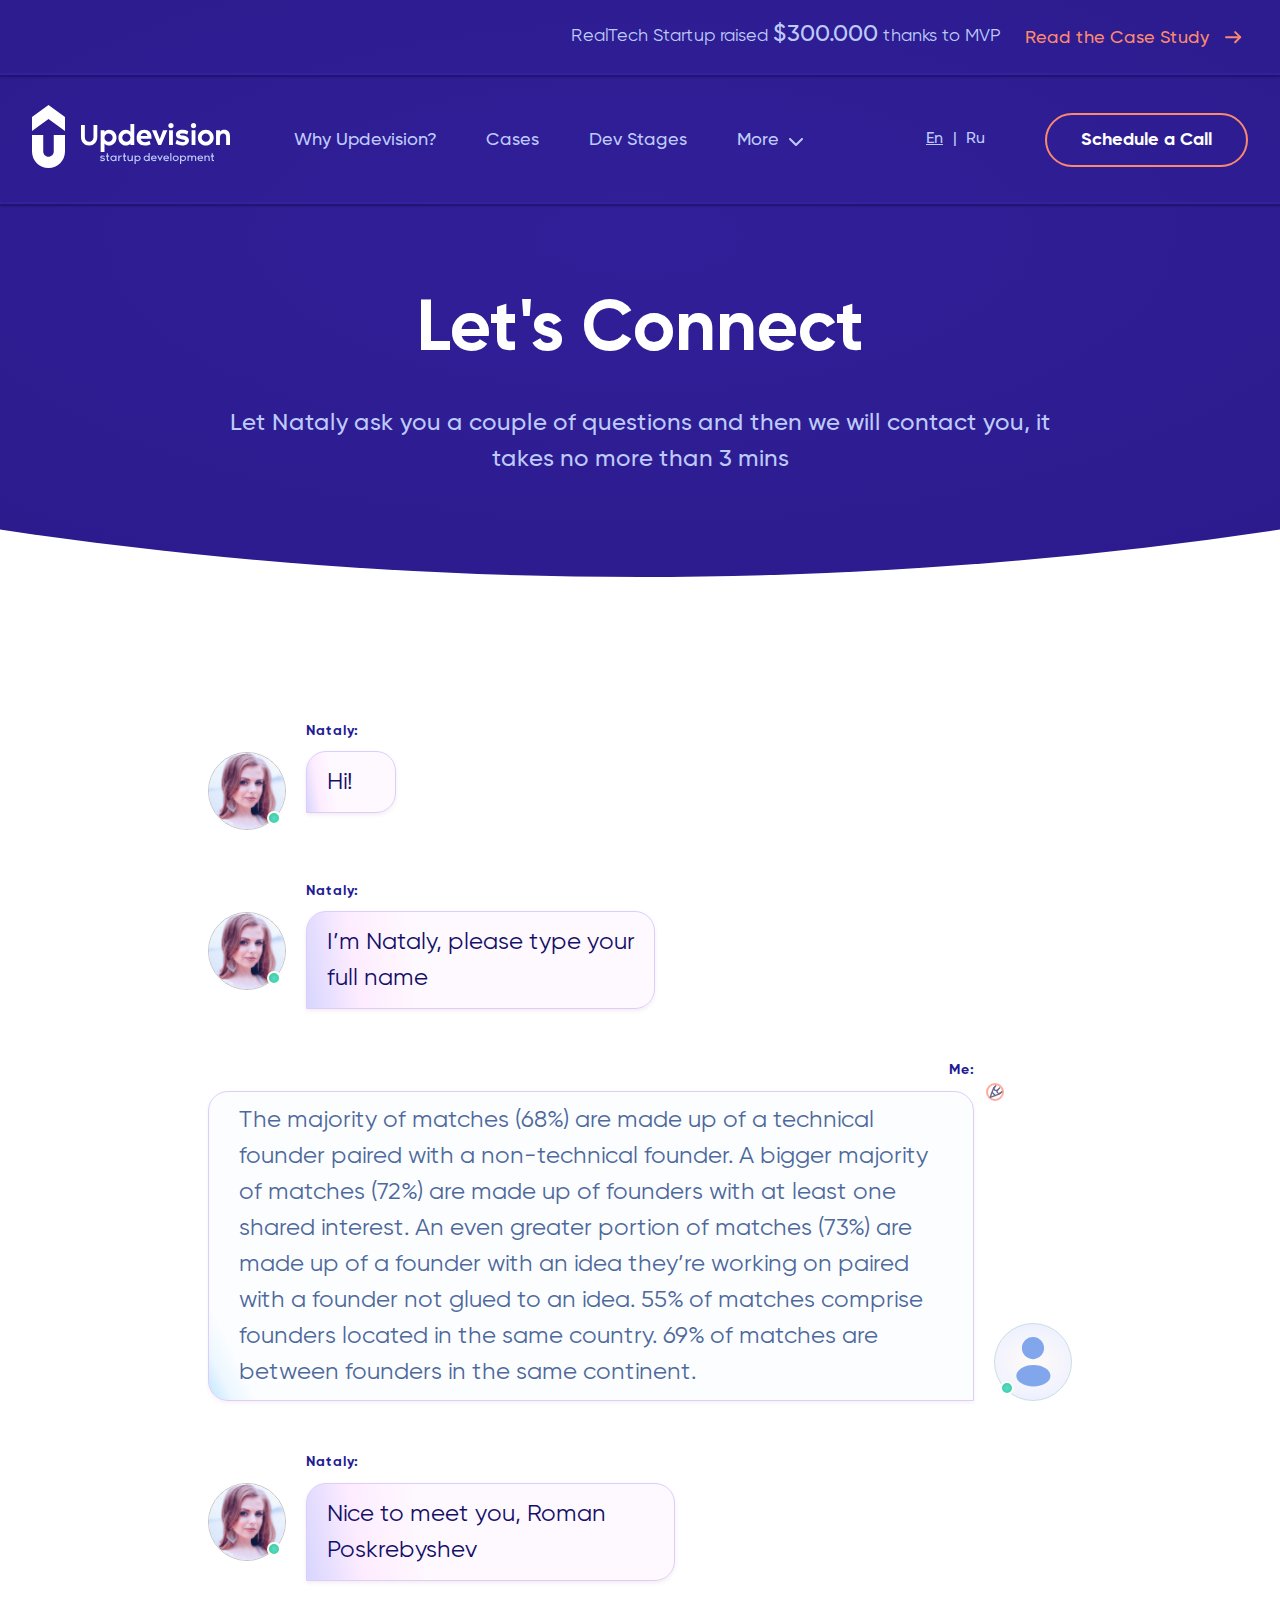
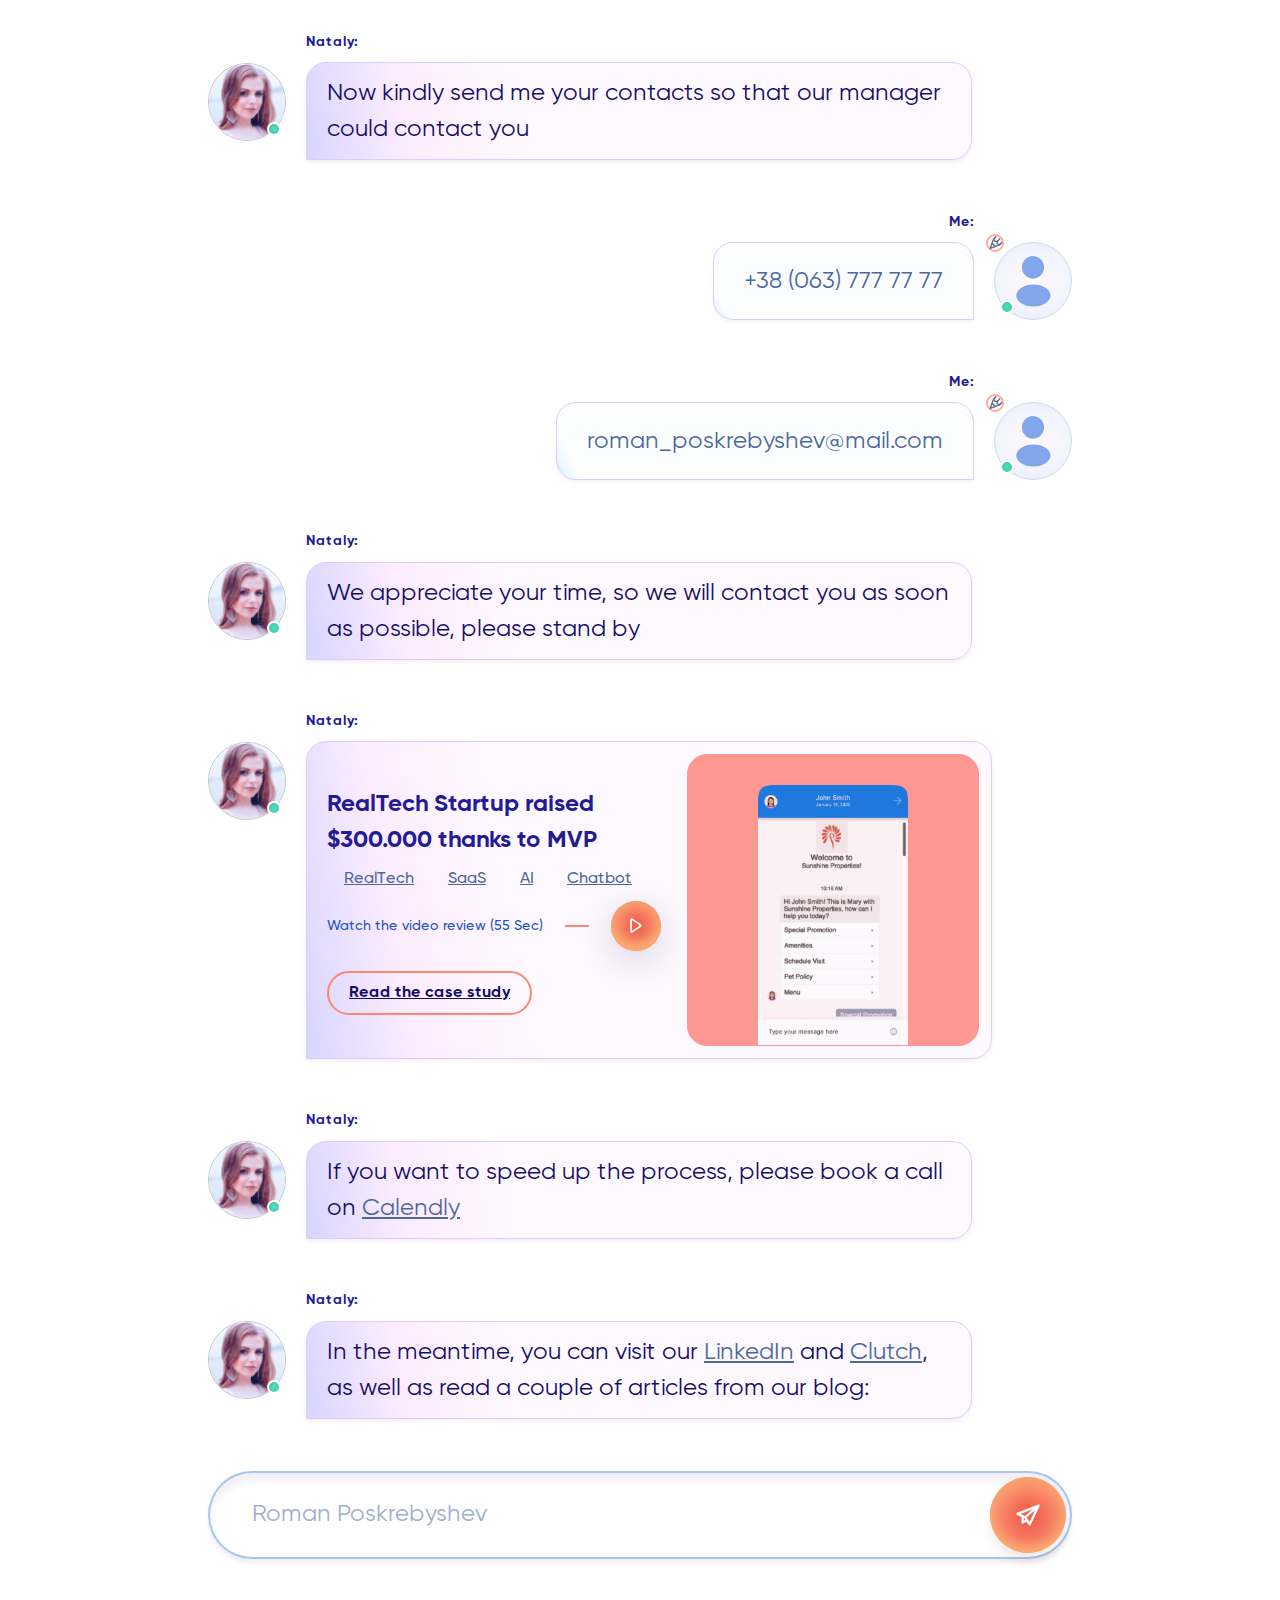
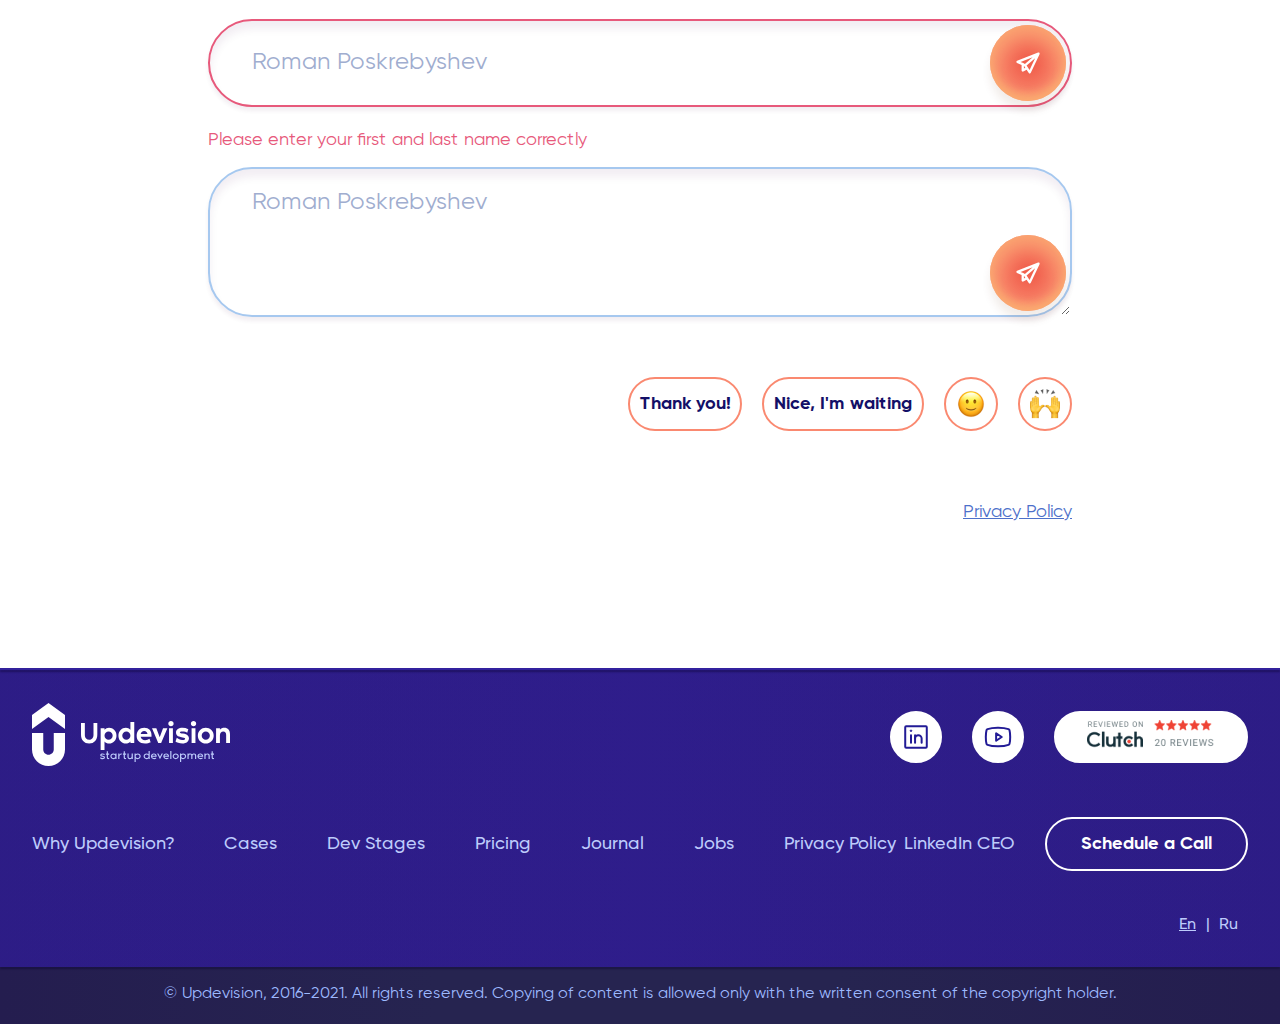
==== commit dd8e38ec: "updev8" ====
--- a/lets-connect.html
+++ b/lets-connect.html
@@ -21,7 +21,8 @@
       <div class="container">
         <div class="top-header__content">
           <span class="top-header__text">RealTech Startup raised <span>$300.000</span> thanks to MVP</span>
-          <div class="read-link"><a href="">Read the Case Study <span class="icon"><img src="images/orange-arrow.svg" alt=""></span></a></div>
+          <div class="read-link"><a href="">Read the Case Study <span class="icon"><img src="images/orange-arrow.svg"
+                  alt=""></span></a></div>
         </div>
       </div>
     </div>
@@ -36,15 +37,15 @@
                 <li><a href="">Cases</a></li>
                 <li><a href="">Dev Stages</a></li>
                 <li><a href="#" class="opener">More</a>
-                <ul class="submenu">
-                  <li><a href="">Pricing</a></li>
-                  <li><a href="">Journal</a></li>
-                  <li><a href="">Jobs</a></li>
-                </ul>
+                  <ul class="submenu">
+                    <li><a href="">Pricing</a></li>
+                    <li><a href="">Journal</a></li>
+                    <li><a href="">Jobs</a></li>
+                  </ul>
                 </li>
               </ul>
             </nav>
-         
+
           </div>
           <div class="main-header__right">
             <div class="language">
@@ -54,18 +55,18 @@
             <a href="#" class="btn btn--small">Schedule a Call</a>
           </div>
 
-             <a  class="burger"><span></span></a>
+          <a class="burger"><span></span></a>
         </div>
       </div>
     </div>
   </header>
 
-  <main >
+  <main>
 
     <section class="inner-section">
       <div class="container">
-        <h1 class="center">Let's Connect <small>Let Nataly ask you a couple of questions and then we will contact you, 
-          it takes no more than 3 mins</small></h1>
+        <h1 class="center">Let's Connect <small>Let Nataly ask you a couple of questions and then we will contact you,
+            it takes no more than 3 mins</small></h1>
       </div>
     </section>
 
@@ -101,15 +102,19 @@
             <div class="me-item__text">
               <span class="me-item__name">
                 Me:
-                <a  class="edit">
+                <a class="edit">
                   <svg class="icon">
                     <use xlink:href="#edit"></use>
                   </svg>
                 </a>
               </span>
               <span class="me-item__message">
-                The majority of matches (68%) are made up of a technical founder paired with a non-technical founder. A bigger majority of matches (72%) are made up of founders with at least one shared interest. An even greater portion of matches (73%) are made up of a founder with an idea they’re working on paired with a founder not glued to an idea.
-55% of matches comprise founders located in the same country. 69% of matches are between founders in the same continent.
+                The majority of matches (68%) are made up of a technical founder paired with a non-technical founder. A
+                bigger majority of matches (72%) are made up of founders with at least one shared interest. An even
+                greater portion of matches (73%) are made up of a founder with an idea they’re working on paired with a
+                founder not glued to an idea.
+                55% of matches comprise founders located in the same country. 69% of matches are between founders in the
+                same continent.
               </span>
             </div>
           </div>
@@ -141,14 +146,14 @@
             <div class="me-item__text">
               <span class="me-item__name">
                 Me:
-                <a  class="edit">
+                <a class="edit">
                   <svg class="icon">
                     <use xlink:href="#edit"></use>
                   </svg>
                 </a>
               </span>
               <span class="me-item__message">
-               +38 (063) 777 77 77
+                +38 (063) 777 77 77
               </span>
             </div>
           </div>
@@ -159,15 +164,15 @@
             <div class="me-item__text">
               <span class="me-item__name">
                 Me:
-                <a  class="edit">
+                <a class="edit">
                   <svg class="icon">
                     <use xlink:href="#edit"></use>
                   </svg>
                 </a>
               </span>
               <span class="me-item__message">
-               
-               roman_poskrebyshev@mail.com
+
+                roman_poskrebyshev@mail.com
               </span>
             </div>
           </div>
@@ -183,6 +188,41 @@
             </div>
           </div>
 
+          <div class="chat-item online">
+            <span class="chat-item__avatar"><img src="images/avatar-example.jpg" alt=""></span>
+            <div class="chat-item__text">
+              <span class="chat-item__name">Nataly:</span>
+              <span class="chat-item__message full">
+                <div class="case-small color-1 ">
+                  <div class="case-small__bg">
+                    <div class="case-small__info">
+                      <span class="case-small__title">RealTech Startup raised $300.000 thanks to MVP</span>
+                      <div class="case-small__links">
+                        <a href="">RealTech</a>
+                        <a href="">SaaS</a>
+                        <a href="">AI</a>
+                        <a href="">Chatbot</a>
+                      </div>
+                      <div class="case-small__video">Watch the video review (55 Sec)
+                        <span class="case-small__sep"></span>
+                        <a href="" class="case-small__play"><img src="images/play-icon.svg" alt=""></a>
+                      </div>
+                      <div class="case-small__btn">
+                        <a href="" class="btn">Read the case study</a></div>
+                    </div>
+                    <div class="case-small__image center">
+                      <img src="images/case-img-1.png" alt="">
+                    </div>
+
+                  </div>
+
+                  <div class="case-small__image-bg">
+
+                  </div>
+                </div>
+              </span>
+            </div>
+          </div>
 
           <div class="chat-item online">
             <span class="chat-item__avatar"><img src="images/avatar-example.jpg" alt=""></span>
@@ -199,13 +239,14 @@
             <div class="chat-item__text">
               <span class="chat-item__name">Nataly:</span>
               <span class="chat-item__message">
-                In the meantime, you can visit our <a href="">LinkedIn</a>  and <a href="">Clutch</a>, as well as read a couple of articles from our blog:
-              </span>
-            </div>
-          </div>
-
-
- 
+                In the meantime, you can visit our <a href="">LinkedIn</a> and <a href="">Clutch</a>, as well as read a
+                couple of articles from our blog:
+              </span>
+            </div>
+          </div>
+
+
+
 
           <div class="chat-input">
             <input type="text" placeholder="Roman Poskrebyshev">
@@ -219,6 +260,18 @@
             <span class="error-text">Please enter your first and last name correctly</span>
           </div>
 
+
+          <div class="chat-textarea">
+            <textarea placeholder="Roman Poskrebyshev"></textarea>
+            <button><img src="images/send.svg" alt=""></button>
+          </div>
+
+          <div class="chat-fast-message">
+            <a class="fast-item">Thank you!</a>
+            <a class="fast-item">Nice, I'm waiting</a>
+            <a class="fast-item"><img src="images/smile-1.png" alt=""></a>
+            <a class="fast-item"><img src="images/smile-2.png" alt=""></a>
+          </div>
 
           <div class="police-link">
             <a href="#">Privacy Policy</a>
@@ -244,15 +297,15 @@
           </div>
         </div>
         <div class="footer-content__middle">
-            <ul class="footer-menu">
-              <li><a href="">Why Updevision?</a></li>
-              <li><a href="">Cases</a></li>
-              <li><a href="">Dev Stages</a></li>
-              <li><a href="">Pricing</a></li>
-              <li><a href="">Journal</a></li>
-              <li><a href="">Jobs</a></li>
-              <li><a href="">Privacy Policy</a></li>
-            </ul>
+          <ul class="footer-menu">
+            <li><a href="">Why Updevision?</a></li>
+            <li><a href="">Cases</a></li>
+            <li><a href="">Dev Stages</a></li>
+            <li><a href="">Pricing</a></li>
+            <li><a href="">Journal</a></li>
+            <li><a href="">Jobs</a></li>
+            <li><a href="">Privacy Policy</a></li>
+          </ul>
           <div class="footer-content__middle-right">
             <span class="menu-link"><a href="">LinkedIn CEO</a></span>
             <a href="" class="btn btn--small btn--white-empty">Schedule a Call</a>
@@ -281,10 +334,16 @@
 
   <svg width="0" height="0" class="hidden">
     <symbol fill="none" xmlns="http://www.w3.org/2000/svg" viewBox="0 0 15 15" id="edit">
-      <path d="M7.3319 1.33276L5.00103 3.66362L1.28872 13.7399L11.365 10.0276L13.6961 7.69652" stroke="currentColor" stroke-width="1.5" stroke-linecap="round" stroke-linejoin="round"></path>
-      <path d="M9.24333 5.78792C8.82138 6.20987 8.24908 6.44693 7.65234 6.44693C7.05561 6.44693 6.48331 6.20987 6.06135 5.78792C5.6394 5.36596 5.40234 4.79366 5.40234 4.19693C5.40234 3.60019 5.6394 3.02789 6.06135 2.60594" stroke="currentColor" stroke-width="1.5" stroke-linecap="round" stroke-linejoin="round"></path>
-      <path d="M11.3624 3.66821L9.24104 5.78953C8.81908 6.21149 8.58203 6.78378 8.58203 7.38052C8.58203 7.97726 8.81908 8.54955 9.24104 8.97151C9.663 9.39347 10.2353 9.63052 10.832 9.63052C11.4288 9.63052 12.0011 9.39347 12.423 8.97151" stroke="currentColor" stroke-width="1.5" stroke-linecap="round" stroke-linejoin="round"></path>
-      <path d="M6.71484 11.7422L3.2881 8.31544" stroke="currentColor" stroke-width="1.5" stroke-linecap="round" stroke-linejoin="round"></path>
+      <path d="M7.3319 1.33276L5.00103 3.66362L1.28872 13.7399L11.365 10.0276L13.6961 7.69652" stroke="currentColor"
+        stroke-width="1.5" stroke-linecap="round" stroke-linejoin="round"></path>
+      <path
+        d="M9.24333 5.78792C8.82138 6.20987 8.24908 6.44693 7.65234 6.44693C7.05561 6.44693 6.48331 6.20987 6.06135 5.78792C5.6394 5.36596 5.40234 4.79366 5.40234 4.19693C5.40234 3.60019 5.6394 3.02789 6.06135 2.60594"
+        stroke="currentColor" stroke-width="1.5" stroke-linecap="round" stroke-linejoin="round"></path>
+      <path
+        d="M11.3624 3.66821L9.24104 5.78953C8.81908 6.21149 8.58203 6.78378 8.58203 7.38052C8.58203 7.97726 8.81908 8.54955 9.24104 8.97151C9.663 9.39347 10.2353 9.63052 10.832 9.63052C11.4288 9.63052 12.0011 9.39347 12.423 8.97151"
+        stroke="currentColor" stroke-width="1.5" stroke-linecap="round" stroke-linejoin="round"></path>
+      <path d="M6.71484 11.7422L3.2881 8.31544" stroke="currentColor" stroke-width="1.5" stroke-linecap="round"
+        stroke-linejoin="round"></path>
     </symbol>
   </svg>
 </body>
--- a/css/styles.css
+++ b/css/styles.css
@@ -134,6 +134,7 @@
   background: #fff;
   font-weight: 400;
   overflow-x: hidden;
+  max-width: 100%;
 }
 
 body.open {
@@ -326,6 +327,7 @@
   font-weight: 500;
   font-size: 18px;
   line-height: 22px;
+  cursor: pointer;
   display: -webkit-box;
   display: -ms-flexbox;
   display: flex;
@@ -591,16 +593,15 @@
   }
 }
 
-@media (min-width: 993px) {
-  .main-menu ul li:hover .submenu {
-    display: -webkit-box;
-    display: -ms-flexbox;
-    display: flex;
-  }
-  .main-menu ul li:hover .opener:before {
-    -webkit-transform: rotate(0);
-            transform: rotate(0);
-  }
+.main-menu ul li.open .submenu {
+  display: -webkit-box;
+  display: -ms-flexbox;
+  display: flex;
+}
+
+.main-menu ul li.open .opener:before {
+  -webkit-transform: rotate(0);
+          transform: rotate(0);
 }
 
 @media (max-width: 374px) {
@@ -631,6 +632,8 @@
   font-size: 18px;
   line-height: 22px;
   color: #BDCBFB;
+  -webkit-transition: 0.5s;
+  transition: 0.5s;
 }
 
 .main-menu ul li a:hover {
@@ -981,6 +984,16 @@
     -webkit-box-ordinal-group: 3;
         -ms-flex-order: 2;
             order: 2;
+    display: -webkit-box;
+    display: -ms-flexbox;
+    display: flex;
+    -webkit-box-orient: vertical;
+    -webkit-box-direction: normal;
+        -ms-flex-direction: column;
+            flex-direction: column;
+    -webkit-box-align: center;
+        -ms-flex-align: center;
+            align-items: center;
   }
 }
 
@@ -1016,7 +1029,7 @@
 
 .case__links a {
   pointer-events: none;
-  margin-right: 34px;
+  margin: 0 17px;
   font-weight: 500;
   font-size: 16px;
   line-height: 140%;
@@ -1220,6 +1233,393 @@
 
 @media (max-width: 992px) {
   .case__btn {
+    display: -webkit-box;
+    display: -ms-flexbox;
+    display: flex;
+    -webkit-box-pack: center;
+        -ms-flex-pack: center;
+            justify-content: center;
+  }
+}
+
+.case-small {
+  width: 100%;
+  height: 292px;
+  position: relative;
+}
+
+@media (max-width: 1200px) {
+  .case-small {
+    height: auto;
+  }
+}
+
+.case-small.color-1 .case-small__image {
+  background: #FF9892;
+  border: 1px solid #FF9892;
+}
+
+.case-small.color-1 .case-small__image-bg {
+  background: #FF9892;
+}
+
+.case-small.color-1 .blur-bg {
+  background: #FF9892;
+}
+
+.case-small.color-2 .case-small__image {
+  background: #5090DC;
+  border: 1px solid #5090DC;
+}
+
+.case-small.color-2 .case-small__image-bg {
+  background: #5090DC;
+}
+
+.case-small.color-2 .blur-bg {
+  background: #5090DC;
+}
+
+.case-small.color-3 .case-small__image {
+  background: #69BF96;
+  border: 1px solid #69BF96;
+}
+
+.case-small.color-3 .case-small__image-bg {
+  background: #69BF96;
+}
+
+.case-small.color-3 .blur-bg {
+  background: #69BF96;
+}
+
+.case-small.color-4 .case-small__image {
+  background: #747FE4;
+  border: 1px solid #747FE4;
+}
+
+.case-small.color-4 .case-small__image-bg {
+  background: #747FE4;
+}
+
+.case-small.color-4 .blur-bg {
+  background: #747FE4;
+}
+
+.case-small .case__title {
+  color: #221B96;
+}
+
+.case-small .case__video {
+  color: #1D55C2;
+}
+
+.case-small .btn {
+  color: #130F67;
+  height: 44px;
+  font-size: 16px;
+  padding: 0 20px;
+}
+
+.case-small .btn:hover {
+  color: #fff;
+}
+
+.case-small .case__links a {
+  color: #FA8970;
+}
+
+.case-small__bg {
+  width: 100%;
+  height: 100%;
+  padding: 0px;
+  display: -webkit-box;
+  display: -ms-flexbox;
+  display: flex;
+  -webkit-box-align: center;
+      -ms-flex-align: center;
+          align-items: center;
+  -webkit-box-pack: justify;
+      -ms-flex-pack: justify;
+          justify-content: space-between;
+  position: relative;
+  z-index: 9;
+  overflow: hidden;
+}
+
+@media (max-width: 992px) {
+  .case-small__bg {
+    -webkit-box-orient: vertical;
+    -webkit-box-direction: normal;
+        -ms-flex-direction: column;
+            flex-direction: column;
+    background: transparent;
+    -webkit-box-shadow: none;
+            box-shadow: none;
+    padding: 0;
+    overflow: visible;
+  }
+}
+
+.case-small__info {
+  padding-left: 0px;
+  padding-right: 20px;
+  max-width: 360px;
+  position: relative;
+  z-index: 9;
+}
+
+@media (max-width: 992px) {
+  .case-small__info {
+    width: 100%;
+    max-width: 100%;
+    padding-right: 0;
+    padding-left: 0;
+    -webkit-box-ordinal-group: 3;
+        -ms-flex-order: 2;
+            order: 2;
+    display: -webkit-box;
+    display: -ms-flexbox;
+    display: flex;
+    -webkit-box-orient: vertical;
+    -webkit-box-direction: normal;
+        -ms-flex-direction: column;
+            flex-direction: column;
+    -webkit-box-align: center;
+        -ms-flex-align: center;
+            align-items: center;
+  }
+}
+
+.case-small__title {
+  font-weight: bold;
+  font-size: 24px;
+  line-height: 150%;
+  color: #221b96;
+  display: block;
+  margin-bottom: 10px;
+}
+
+@media (max-width: 1200px) {
+  .case-small__title {
+    font-size: 18px;
+    line-height: 150%;
+  }
+}
+
+.case-small__links {
+  display: -webkit-box;
+  display: -ms-flexbox;
+  display: flex;
+  margin-bottom: 10px;
+}
+
+@media (max-width: 767px) {
+  .case-small__links {
+    display: none;
+    margin-bottom: 0;
+  }
+}
+
+.case-small__links a {
+  pointer-events: none;
+  margin: 0 17px;
+  font-weight: 500;
+  font-size: 16px;
+  line-height: 140%;
+  -webkit-text-decoration-line: none;
+          text-decoration-line: none;
+  color: #FFBAAB;
+}
+
+.case-small__links a:hover {
+  text-decoration: none;
+}
+
+.case-small__video {
+  font-weight: 500;
+  font-size: 14px;
+  color: #1d55c2;
+  display: -webkit-box;
+  display: -ms-flexbox;
+  display: flex;
+  -webkit-box-align: center;
+      -ms-flex-align: center;
+          align-items: center;
+}
+
+@media (max-width: 1200px) {
+  .case-small__video {
+    font-size: 14px;
+  }
+}
+
+.case-small__sep {
+  width: 24px;
+  height: 2px;
+  background: #FA8970;
+  margin: 0 22px;
+}
+
+.case-small__play {
+  width: 50px;
+  min-width: 50px;
+  height: 50px;
+  background: radial-gradient(49% 49% at 51% 50%, #F1624F 19.27%, #FA8A70 100%);
+  -webkit-box-shadow: 0px 10px 40px -5px rgba(0, 23, 69, 0.26), inset 0px 0px 20px #FAAA70, inset 0px -6.91304px 9.21739px rgba(250, 178, 112, 0.81);
+          box-shadow: 0px 10px 40px -5px rgba(0, 23, 69, 0.26), inset 0px 0px 20px #FAAA70, inset 0px -6.91304px 9.21739px rgba(250, 178, 112, 0.81);
+  border-radius: 47px;
+  display: -webkit-box;
+  display: -ms-flexbox;
+  display: flex;
+  -webkit-box-pack: center;
+      -ms-flex-pack: center;
+          justify-content: center;
+  -webkit-box-align: center;
+      -ms-flex-align: center;
+          align-items: center;
+  -webkit-transition: 0.5s;
+  transition: 0.5s;
+}
+
+@media (max-width: 1200px) {
+  .case-small__play {
+    width: 50px;
+    min-width: 50px;
+    height: 50px;
+  }
+}
+
+.case-small__play img {
+  -webkit-transition: 0.5s;
+  transition: 0.5s;
+  width: 20px;
+  height: 15px;
+}
+
+@media (max-width: 1200px) {
+  .case-small__play img {
+    width: 20px;
+    height: 15px;
+  }
+}
+
+.case-small__play:hover {
+  background: radial-gradient(49% 49% at 51% 50%, #F1624F 70.34%, #FF491F 100%);
+  -webkit-box-shadow: 0px 0px 40px rgba(0, 23, 69, 0.26), inset 0px 6.25466px 22.9337px #FAAA70, inset 0px -6.25466px 8.33954px rgba(250, 178, 112, 0.81);
+          box-shadow: 0px 0px 40px rgba(0, 23, 69, 0.26), inset 0px 6.25466px 22.9337px #FAAA70, inset 0px -6.25466px 8.33954px rgba(250, 178, 112, 0.81);
+}
+
+.case-small__play:active {
+  background: radial-gradient(50% 50% at 50% 50%, #E9523F 70.34%, #FF491F 90.42%, #FE9800 100%);
+  -webkit-box-shadow: 0px 0px 40px rgba(0, 23, 69, 0.26), inset 0px 6.25466px 22.9337px #FAAA70, inset 0px -6.25466px 8.33954px rgba(250, 178, 112, 0.81);
+          box-shadow: 0px 0px 40px rgba(0, 23, 69, 0.26), inset 0px 6.25466px 22.9337px #FAAA70, inset 0px -6.25466px 8.33954px rgba(250, 178, 112, 0.81);
+}
+
+.case-small__image-bg {
+  position: absolute;
+  top: 0px;
+  right: 0px;
+  width: 292px;
+  height: 292px;
+  min-width: 292px;
+  mix-blend-mode: normal;
+  border-radius: 20px;
+  display: -webkit-box;
+  display: -ms-flexbox;
+  display: flex;
+  -webkit-transition: 0.5s;
+  transition: 0.5s;
+  z-index: 0;
+  opacity: 0;
+}
+
+@media (max-width: 992px) {
+  .case-small__image-bg {
+    display: none;
+  }
+}
+
+.case-small__image {
+  position: relative;
+  z-index: 9999;
+  width: 292px;
+  height: 292px;
+  min-width: 292px;
+  display: -webkit-box;
+  display: -ms-flexbox;
+  display: flex;
+  mix-blend-mode: normal;
+  border-radius: 20px;
+  -webkit-transition: 0.5s;
+  transition: 0.5s;
+  -webkit-box-align: center;
+      -ms-flex-align: center;
+          align-items: center;
+  -webkit-box-pack: end;
+      -ms-flex-pack: end;
+          justify-content: flex-end;
+}
+
+@media (max-width: 1200px) {
+  .case-small__image {
+    width: 343px;
+    height: 343px;
+    min-width: 343px;
+  }
+}
+
+@media (max-width: 992px) {
+  .case-small__image {
+    -webkit-box-ordinal-group: 0;
+        -ms-flex-order: -1;
+            order: -1;
+    margin-bottom: 36px;
+  }
+}
+
+@media (max-width: 480px) {
+  .case-small__image {
+    width: 100%;
+    min-width: 290px;
+  }
+}
+
+.case-small__image img {
+  height: calc(100% - 120px);
+  width: calc(100% - 54px);
+}
+
+.case-small__image.center {
+  -webkit-box-align: end;
+      -ms-flex-align: end;
+          align-items: flex-end;
+  -webkit-box-pack: center;
+      -ms-flex-pack: center;
+          justify-content: center;
+}
+
+.case-small__image.center img {
+  height: 260px;
+  width: auto;
+  -o-object-fit: contain;
+     object-fit: contain;
+}
+
+@media (max-width: 1200px) {
+  .case-small__image.center img {
+    height: 300px;
+    -o-object-fit: contain;
+       object-fit: contain;
+  }
+}
+
+.case-small__btn {
+  padding-top: 20px;
+}
+
+@media (max-width: 992px) {
+  .case-small__btn {
     display: -webkit-box;
     display: -ms-flexbox;
     display: flex;
@@ -1500,6 +1900,15 @@
   color: #1d55c2;
 }
 
+.about p a {
+  color: #1d55c2;
+  text-decoration: underline;
+}
+
+.about p a:hover {
+  text-decoration: none;
+}
+
 .about p:last-child {
   margin-bottom: 0;
 }
@@ -1577,6 +1986,14 @@
 
 ul.listed.white li:before {
   color: #BDCBFB;
+}
+
+ul.listed.white-light li {
+  color: #E8EDFF;
+}
+
+ul.listed.white-light li:before {
+  color: #E8EDFF;
 }
 
 ul.listed li {
@@ -1875,12 +2292,24 @@
   -webkit-box-shadow: 0px 2px 4px rgba(132, 13, 70, 0.08);
           box-shadow: 0px 2px 4px rgba(132, 13, 70, 0.08);
   border-radius: 20px 20px 20px 0;
-  padding: 20px 30px 20px 30px;
+  padding: 12px 12px 12px 20px;
   max-width: calc(100% - 100px);
   font-size: 24px;
   line-height: 150%;
   color: #130F67;
-  word-wrap: break-word;
+  min-width: 90px;
+  overflow: hidden;
+}
+
+.chat-item__message.full {
+  max-width: 100%;
+  width: 100%;
+}
+
+@media (max-width: 1024px) {
+  .chat-item__message {
+    word-wrap: break-word;
+  }
 }
 
 @media (max-width: 767px) {
@@ -2262,7 +2691,6 @@
   line-height: 150%;
   border: 0;
   color: #130F67;
-  background-color: transparent;
   border: 2px solid rgba(128, 176, 232, 0.7);
   -webkit-box-shadow: 0px 4px 4px rgba(66, 0, 66, 0.07), inset 0px 8px 8px rgba(68, 0, 90, 0.07);
           box-shadow: 0px 4px 4px rgba(66, 0, 66, 0.07), inset 0px 8px 8px rgba(68, 0, 90, 0.07);
@@ -2270,6 +2698,7 @@
   height: 88px;
   -webkit-transition: 0.5s;
   transition: 0.5s;
+  background: #fff;
 }
 
 @media (max-width: 992px) {
@@ -2347,6 +2776,158 @@
 }
 
 .chat-input button:active {
+  background: radial-gradient(50% 50% at 50% 50%, #E9523F 70.34%, #FF491F 90.42%, #FE9800 100%);
+  -webkit-box-shadow: 0px 0px 40px rgba(0, 23, 69, 0.26), inset 0px 6.25466px 22.9337px #FAAA70, inset 0px -6.25466px 8.33954px rgba(250, 178, 112, 0.81);
+          box-shadow: 0px 0px 40px rgba(0, 23, 69, 0.26), inset 0px 6.25466px 22.9337px #FAAA70, inset 0px -6.25466px 8.33954px rgba(250, 178, 112, 0.81);
+}
+
+.chat-textarea {
+  width: 864px;
+  margin: 0 auto 60px;
+  display: -webkit-box;
+  display: -ms-flexbox;
+  display: flex;
+  -webkit-box-align: center;
+      -ms-flex-align: center;
+          align-items: center;
+  -webkit-box-pack: justify;
+      -ms-flex-pack: justify;
+          justify-content: space-between;
+  position: relative;
+  -webkit-transition: 0.5s;
+  transition: 0.5s;
+}
+
+@media (max-width: 992px) {
+  .chat-textarea {
+    width: 100%;
+    margin-bottom: 80px;
+  }
+}
+
+.chat-textarea.error input {
+  border-color: #E7597B;
+}
+
+.chat-textarea.error input:focus {
+  border-color: #E7597B;
+}
+
+.chat-textarea.error .error-text {
+  display: block;
+}
+
+.chat-textarea .error-text {
+  display: none;
+  position: absolute;
+  top: calc(100% + 20px);
+  font-size: 18px;
+  line-height: 150%;
+  left: 0;
+  color: #E7597B;
+}
+
+@media (max-width: 767px) {
+  .chat-textarea .error-text {
+    top: calc(100% + 10px);
+    font-size: 14px;
+  }
+}
+
+.chat-textarea textarea {
+  font-family: 'Gilroy';
+  width: 100%;
+  padding: 15px 100px 15px 42px;
+  font-size: 24px;
+  line-height: 150%;
+  border: 0;
+  color: #130F67;
+  background-color: transparent;
+  border: 2px solid rgba(128, 176, 232, 0.7);
+  -webkit-box-shadow: 0px 4px 4px rgba(66, 0, 66, 0.07), inset 0px 8px 8px rgba(68, 0, 90, 0.07);
+          box-shadow: 0px 4px 4px rgba(66, 0, 66, 0.07), inset 0px 8px 8px rgba(68, 0, 90, 0.07);
+  border-radius: 44px;
+  min-height: 150px;
+  resize: vertical;
+  -webkit-transition: 0.5s;
+  transition: 0.5s;
+}
+
+@media (max-width: 992px) {
+  .chat-textarea textarea {
+    border-radius: 30px;
+    height: 62px;
+    padding: 0 26px;
+    font-size: 18px;
+  }
+}
+
+@media (max-width: 767px) {
+  .chat-textarea textarea {
+    width: calc(100% - 70px);
+  }
+}
+
+.chat-textarea textarea:focus {
+  border: 2px solid #51A1FF;
+}
+
+.chat-textarea textarea::-webkit-input-placeholder {
+  color: #A0ADCF;
+}
+
+.chat-textarea textarea:-ms-input-placeholder {
+  color: #A0ADCF;
+}
+
+.chat-textarea textarea::-ms-input-placeholder {
+  color: #A0ADCF;
+}
+
+.chat-textarea textarea::placeholder {
+  color: #A0ADCF;
+}
+
+.chat-textarea button {
+  position: absolute;
+  right: 6px;
+  bottom: 6px;
+  background: radial-gradient(49% 49% at 51% 50%, #F1624F 19.27%, #FA8A70 100%);
+  -webkit-box-shadow: 0px 9.04762px 9.04762px rgba(97, 46, 0, 0.09), inset 0px 6.25466px 22.9337px #FAAA70, inset 0px -6.25466px 8.33954px rgba(250, 178, 112, 0.81);
+          box-shadow: 0px 9.04762px 9.04762px rgba(97, 46, 0, 0.09), inset 0px 6.25466px 22.9337px #FAAA70, inset 0px -6.25466px 8.33954px rgba(250, 178, 112, 0.81);
+  border-radius: 50%;
+  display: -webkit-box;
+  display: -ms-flexbox;
+  display: flex;
+  -webkit-box-pack: center;
+      -ms-flex-pack: center;
+          justify-content: center;
+  -webkit-box-align: center;
+      -ms-flex-align: center;
+          align-items: center;
+  width: 76px;
+  min-width: 76px;
+  height: 76px;
+  border: 0;
+  cursor: pointer;
+}
+
+@media (max-width: 992px) {
+  .chat-textarea button {
+    width: 50px;
+    height: 50px;
+    min-width: 50px;
+    margin-left: 10px;
+  }
+}
+
+.chat-textarea button:hover {
+  background: radial-gradient(49% 49% at 51% 50%, #F1624F 70.34%, #FF491F 100%);
+  -webkit-box-shadow: 0px 0px 40px rgba(0, 23, 69, 0.26), inset 0px 6.25466px 22.9337px #FAAA70, inset 0px -6.25466px 8.33954px rgba(250, 178, 112, 0.81);
+          box-shadow: 0px 0px 40px rgba(0, 23, 69, 0.26), inset 0px 6.25466px 22.9337px #FAAA70, inset 0px -6.25466px 8.33954px rgba(250, 178, 112, 0.81);
+}
+
+.chat-textarea button:active {
   background: radial-gradient(50% 50% at 50% 50%, #E9523F 70.34%, #FF491F 90.42%, #FE9800 100%);
   -webkit-box-shadow: 0px 0px 40px rgba(0, 23, 69, 0.26), inset 0px 6.25466px 22.9337px #FAAA70, inset 0px -6.25466px 8.33954px rgba(250, 178, 112, 0.81);
           box-shadow: 0px 0px 40px rgba(0, 23, 69, 0.26), inset 0px 6.25466px 22.9337px #FAAA70, inset 0px -6.25466px 8.33954px rgba(250, 178, 112, 0.81);
@@ -2833,10 +3414,14 @@
   -webkit-box-pack: center;
       -ms-flex-pack: center;
           justify-content: center;
+  -webkit-box-align: center;
+      -ms-flex-align: center;
+          align-items: center;
+  text-align: center;
 }
 
 .inner-section__tags span {
-  margin-right: 34px;
+  margin: 0 17px;
   font-weight: 500;
   font-size: 16px;
   line-height: 140%;
@@ -3239,6 +3824,10 @@
   color: #FA8970;
 }
 
+.clear-payment-link:hover {
+  text-decoration: underline;
+}
+
 .clear-payment-link .icon {
   position: relative;
   bottom: -3px;
@@ -3757,7 +4346,7 @@
 
 .ridestore-results-section {
   padding: 144px 0 760px;
-  background: radial-gradient(73.93% 94.57% at 50% 50%, rgba(235, 244, 255, 0) 0%, rgba(231, 237, 255, 0.28) 53.43%, rgba(164, 184, 255, 0.16) 100%), url(../images/redistore-img-6.png) 50% bottom no-repeat;
+  background: url(../images/redistore-img-6.png) 50% bottom no-repeat;
 }
 
 @media (max-width: 767px) {
@@ -3961,6 +4550,12 @@
   max-width: 505px;
 }
 
+@media (max-width: 992px) {
+  .service-list {
+    margin: 0 auto;
+  }
+}
+
 .service-item {
   border: 1px solid #D8DFED;
   margin-bottom: 20px;
@@ -4008,6 +4603,13 @@
   color: #130F67;
 }
 
+@media (max-width: 767px) {
+  .service-item__title {
+    font-size: 16px;
+    padding: 0 15px;
+  }
+}
+
 .image-center {
   text-align: center;
   padding-top: 50px;
@@ -4148,16 +4750,55 @@
   background: linear-gradient(0deg, rgba(0, 0, 0, 0.34), rgba(0, 0, 0, 0.34)), linear-gradient(180.08deg, #7B8598 0.07%, #79849C 99.93%);
 }
 
-.video-preview {
+.video-review__text {
+  display: block;
+  text-align: center;
+  font-size: 18px;
+  line-height: 150%;
+  color: #130F67;
+}
+
+.video-review__text a {
+  color: #1D55C2;
+  text-decoration: underline;
+}
+
+.video-review__text a:hover {
+  text-decoration: none;
+}
+
+.video-review h3 {
+  padding-bottom: 70px;
+  position: relative;
+}
+
+.video-review h3:before {
+  content: "";
+  width: 2px;
+  height: 48px;
+  background: #E97551;
+  position: absolute;
+  left: calc(50% - 1px);
+  bottom: 0;
+}
+
+.video-preview-item {
   position: relative;
   width: 100%;
   max-width: 864px;
   border-radius: 44px;
-  margin: 0 auto;
+  margin: 0 auto 95px;
   display: block;
-}
-
-.video-preview__img {
+  cursor: pointer;
+}
+
+@media (max-width: 992px) {
+  .video-preview-item {
+    border-radius: 20px;
+  }
+}
+
+.video-preview-item__img {
   display: block;
   position: relative;
   z-index: 1;
@@ -4165,7 +4806,28 @@
   border-radius: 44px;
 }
 
-.video-preview__play {
+.video-preview-item__play {
+  width: 108px;
+  height: 108px;
+  min-width: 108px;
+  position: absolute;
+  left: calc(50% - 54px);
+  bottom: -54px;
+  background: #fff;
+  border-radius: 50%;
+  z-index: 99;
+  display: -webkit-box;
+  display: -ms-flexbox;
+  display: flex;
+  -webkit-box-align: center;
+      -ms-flex-align: center;
+          align-items: center;
+  -webkit-box-pack: center;
+      -ms-flex-pack: center;
+          justify-content: center;
+}
+
+.video-preview-item__play span {
   width: 84px;
   min-width: 84px;
   height: 84px;
@@ -4184,42 +4846,24 @@
           align-items: center;
   -webkit-transition: 0.5s;
   transition: 0.5s;
-  position: absolute;
-  left: calc(50% - 42px);
-  bottom: -42px;
   z-index: 9;
 }
 
-.video-preview__play:hover {
+.video-preview-item__play span:hover {
   background: radial-gradient(49% 49% at 51% 50%, #F1624F 70.34%, #FF491F 100%);
   -webkit-box-shadow: 0px 0px 40px rgba(0, 23, 69, 0.26), inset 0px 6.25466px 22.9337px #FAAA70, inset 0px -6.25466px 8.33954px rgba(250, 178, 112, 0.81);
           box-shadow: 0px 0px 40px rgba(0, 23, 69, 0.26), inset 0px 6.25466px 22.9337px #FAAA70, inset 0px -6.25466px 8.33954px rgba(250, 178, 112, 0.81);
 }
 
-.video-preview__play:active {
+.video-preview-item__play span:active {
   background: radial-gradient(50% 50% at 50% 50%, #E9523F 70.34%, #FF491F 90.42%, #FE9800 100%);
   -webkit-box-shadow: 0px 0px 40px rgba(0, 23, 69, 0.26), inset 0px 6.25466px 22.9337px #FAAA70, inset 0px -6.25466px 8.33954px rgba(250, 178, 112, 0.81);
           box-shadow: 0px 0px 40px rgba(0, 23, 69, 0.26), inset 0px 6.25466px 22.9337px #FAAA70, inset 0px -6.25466px 8.33954px rgba(250, 178, 112, 0.81);
 }
 
-@media (max-width: 1200px) {
-  .video-preview__play {
-    width: 52px;
-    min-width: 52px;
-    height: 52px;
-  }
-}
-
-.video-preview__play img {
+.video-preview-item__play span img {
   -webkit-transition: 0.5s;
   transition: 0.5s;
-}
-
-@media (max-width: 1200px) {
-  .video-preview__play img {
-    width: 20px;
-    height: 15px;
-  }
 }
 
 .pricing__top {
@@ -4889,4 +5533,443 @@
 .policy__content {
   width: calc(100% - 432px);
 }
+
+.chat-fast-message {
+  display: -webkit-box;
+  display: -ms-flexbox;
+  display: flex;
+  -ms-flex-wrap: wrap;
+      flex-wrap: wrap;
+  -webkit-box-pack: end;
+      -ms-flex-pack: end;
+          justify-content: flex-end;
+  margin-bottom: 50px;
+}
+
+.chat-fast-message .fast-item {
+  font-weight: bold;
+  font-size: 18px;
+  line-height: 22px;
+  height: 54px;
+  display: -webkit-box;
+  display: -ms-flexbox;
+  display: flex;
+  -webkit-box-align: center;
+      -ms-flex-align: center;
+          align-items: center;
+  -webkit-box-pack: center;
+      -ms-flex-pack: center;
+          justify-content: center;
+  min-width: 54px;
+  color: #130F67;
+  margin-bottom: 20px;
+  border: 2px solid #FA8970;
+  border-radius: 34px;
+  margin-left: 20px;
+  padding: 0 10px;
+  cursor: pointer;
+  -webkit-transition: 0.5s;
+  transition: 0.5s;
+}
+
+.chat-fast-message .fast-item:hover {
+  background: #FA8970;
+  color: #fff;
+}
+
+.cookie-policy {
+  position: fixed;
+  bottom: 0;
+  left: 0;
+  width: 100%;
+  background: -webkit-gradient(linear, left top, right top, from(#241D4F), color-stop(34.08%, #262450), color-stop(65.62%, #262450), to(#241D4F));
+  background: linear-gradient(90deg, #241D4F 0%, #262450 34.08%, #262450 65.62%, #241D4F 100%);
+  z-index: 9999;
+}
+
+.cookie-policy.close {
+  display: none;
+}
+
+.cookie-policy__content {
+  position: relative;
+  display: -webkit-box;
+  display: -ms-flexbox;
+  display: flex;
+  -webkit-box-align: center;
+      -ms-flex-align: center;
+          align-items: center;
+  -webkit-box-pack: justify;
+      -ms-flex-pack: justify;
+          justify-content: space-between;
+  min-height: 84px;
+  padding: 10px 0;
+}
+
+@media (max-width: 992px) {
+  .cookie-policy__content {
+    -webkit-box-orient: vertical;
+    -webkit-box-direction: normal;
+        -ms-flex-direction: column;
+            flex-direction: column;
+    text-align: center;
+    padding-top: 50px;
+    padding-bottom: 30px;
+  }
+}
+
+.cookie-policy__text {
+  font-weight: 500;
+  font-size: 18px;
+  line-height: 150%;
+  color: #BDCBFB;
+}
+
+@media (max-width: 992px) {
+  .cookie-policy__text {
+    margin-bottom: 30px;
+  }
+}
+
+.cookie-policy__text a {
+  color: #fff;
+  text-decoration: underline;
+}
+
+.cookie-policy__text a:hover {
+  text-decoration: none;
+}
+
+.cookie-policy__btns {
+  display: -webkit-box;
+  display: -ms-flexbox;
+  display: flex;
+  -webkit-box-align: center;
+      -ms-flex-align: center;
+          align-items: center;
+}
+
+.cookie-policy__btns .btn {
+  color: #fff;
+  margin: 0 34px 0 0;
+}
+
+@media (max-width: 992px) {
+  .cookie-policy__btns .btn {
+    margin-right: 0;
+  }
+}
+
+.cookie-policy__close {
+  cursor: pointer;
+}
+
+@media (max-width: 992px) {
+  .cookie-policy__close {
+    position: absolute;
+    top: 10px;
+    right: 0px;
+  }
+}
+
+.modal {
+  position: fixed;
+  top: 50%;
+  left: 50%;
+  width: 100%;
+  max-width: 864px;
+  min-width: 320px;
+  height: auto;
+  z-index: 2000;
+  visibility: hidden;
+  -webkit-backface-visibility: hidden;
+  backface-visibility: hidden;
+  -webkit-transform: translate(-50%, -50%);
+  transform: translate(-50%, -50%);
+}
+
+.modal.modal-show {
+  visibility: visible;
+}
+
+.lt-ie9 .modal {
+  top: 0;
+  margin-left: -315px;
+}
+
+.modal-content {
+  background: radial-gradient(80.44% 77.39% at 50% 22.61%, #311F99 0%, #211173 100%);
+  border-radius: 44px;
+  position: relative;
+  margin: 0 auto;
+  padding: 76px 144px 100px 144px;
+}
+
+@media (max-width: 992px) {
+  .modal-content {
+    padding: 30px;
+    border-radius: 20px;
+  }
+}
+
+@media (max-width: 767px) {
+  .modal-content {
+    padding: 30px 15px;
+  }
+}
+
+.modal-content.video-modal {
+  padding: 0;
+  border-radius: 0;
+}
+
+.modal-content iframe {
+  width: 100%;
+  height: auto;
+}
+
+.modal-content .video {
+  position: relative;
+  overflow: hidden;
+  width: 100%;
+  padding-top: 56.25%;
+  /* 16:9 Aspect Ratio (divide 9 by 16 = 0.5625) */
+}
+
+.modal-content .video iframe {
+  position: absolute;
+  top: 0;
+  left: 0;
+  bottom: 0;
+  right: 0;
+  width: 100%;
+  height: 100%;
+}
+
+.modal-content .chat-input {
+  width: 100%;
+  max-width: 100%;
+  margin-bottom: 0;
+}
+
+.modal-content__checkbox {
+  display: -webkit-box;
+  display: -ms-flexbox;
+  display: flex;
+  -webkit-box-align: center;
+      -ms-flex-align: center;
+          align-items: center;
+  -webkit-box-pack: center;
+      -ms-flex-pack: center;
+          justify-content: center;
+  margin-bottom: 40px;
+}
+
+.modal-content__title {
+  font-weight: bold;
+  font-size: 32px;
+  line-height: 150%;
+  text-align: center;
+  color: #FFFFFF;
+  margin-bottom: 28px;
+}
+
+.modal-content__title small {
+  font-weight: 500;
+  font-size: 24px;
+  line-height: 150%;
+  display: block;
+  margin-bottom: 12px;
+  color: #A1C7FF;
+}
+
+.checkbox {
+  position: relative;
+}
+
+.checkbox input {
+  position: absolute;
+  opacity: 0;
+}
+
+.checkbox input + label {
+  position: relative;
+  cursor: pointer;
+  padding: 0;
+  font-size: 18px;
+  color: #91A8CA;
+  padding-left: 32px;
+  display: block;
+}
+
+.checkbox input + label a {
+  color: #fff;
+  text-decoration: underline;
+}
+
+.checkbox input + label a:hover {
+  text-decoration: none;
+}
+
+.checkbox input + label:before {
+  content: "";
+  margin-right: 10px;
+  display: inline-block;
+  vertical-align: text-top;
+  width: 20px;
+  height: 20px;
+  background: transparent;
+  border: 1px solid #fff;
+  -webkit-transition: 0.5s;
+  transition: 0.5s;
+  border-radius: 2px;
+  position: absolute;
+  left: 0;
+  top: 0;
+}
+
+.checkbox input:checked + label:before {
+  background: #fff;
+}
+
+.checkbox input:disabled + label {
+  color: #b8b8b8;
+  cursor: auto;
+}
+
+.checkbox input:disabled + label:before {
+  -webkit-box-shadow: none;
+          box-shadow: none;
+  background: #ddd;
+}
+
+.checkbox input:checked + label:after {
+  content: "";
+  position: absolute;
+  left: 5px;
+  top: 10px;
+  background: #1D55C2;
+  width: 2px;
+  height: 2px;
+  -webkit-box-shadow: 2px 0 0 #1D55C2, 4px 0 0 #1D55C2, 4px -2px 0 #1D55C2, 4px -4px 0 #1D55C2, 4px -6px 0 #1D55C2, 4px -8px 0 #1D55C2;
+          box-shadow: 2px 0 0 #1D55C2, 4px 0 0 #1D55C2, 4px -2px 0 #1D55C2, 4px -4px 0 #1D55C2, 4px -6px 0 #1D55C2, 4px -8px 0 #1D55C2;
+  -webkit-transform: rotate(45deg);
+          transform: rotate(45deg);
+}
+
+.modal-overlay {
+  background: rgba(255, 255, 255, 0.84);
+  position: fixed;
+  visibility: hidden;
+  top: 0;
+  left: 0;
+  width: 100%;
+  height: 100%;
+  z-index: 1000;
+  filter: progid:DXImageTransform.Microsoft.Alpha(Opacity=0);
+  opacity: 0;
+  -webkit-transition-property: visibility, opacity;
+  transition-property: visibility, opacity;
+  -webkit-transition-delay: 0.5s, 0.1s;
+  transition-delay: 0.5s, 0.1s;
+  -webkit-transition-duration: 0, 0.5s;
+  transition-duration: 0, 0.5s;
+}
+
+.modal-show .modal-overlay {
+  visibility: visible;
+  filter: progid:DXImageTransform.Microsoft.Alpha(Opacity=60);
+  opacity: 0.6;
+  -webkit-transition: opacity 0.5s;
+  transition: opacity 0.5s;
+}
+
+.modal-close {
+  position: absolute;
+  top: -35px;
+  right: -35px;
+  width: 39px;
+  height: 39px;
+  display: -webkit-box;
+  display: -ms-flexbox;
+  display: flex;
+  -webkit-box-align: center;
+      -ms-flex-align: center;
+          align-items: center;
+  -webkit-box-pack: center;
+      -ms-flex-pack: center;
+          justify-content: center;
+  background: rgba(255, 255, 255, 0.5);
+  border: 2px solid #FA8970;
+  border-radius: 50%;
+  cursor: pointer;
+}
+
+@media (max-width: 992px) {
+  .modal-close {
+    right: 5px;
+    top: -50px;
+  }
+}
+
+/*========================================================
+=            Slide (top, right, bottom, left)            =
+========================================================*/
+.modal[data-modal-effect|=slide] .modal-content {
+  filter: progid:DXImageTransform.Microsoft.Alpha(Opacity=0);
+  opacity: 0;
+  -webkit-transition: all 0.5s 0;
+  transition: all 0.5s 0;
+}
+
+.modal[data-modal-effect|=slide].modal-show .modal-content {
+  filter: progid:DXImageTransform.Microsoft.Alpha(enabled=false);
+  opacity: 1;
+  -moz-transition: all 0.5s 0.1s;
+  -o-transition: all 0.5s 0.1s;
+  -webkit-transition: all 0.5s;
+  -webkit-transition-delay: 0.1s;
+  -webkit-transition: all 0.5s 0.1s;
+  transition: all 0.5s 0.1s;
+}
+
+.modal[data-modal-effect=slide-top] .modal-content {
+  -webkit-transform: translateY(-300%);
+  transform: translateY(-300%);
+}
+
+.modal[data-modal-effect=slide-top].modal-show .modal-content {
+  -webkit-transform: translateY(0);
+  transform: translateY(0);
+}
+
+.modal[data-modal-effect=slide-right] .modal-content {
+  -webkit-transform: translateX(300%);
+  transform: translateX(300%);
+}
+
+.modal[data-modal-effect=slide-right].modal-show .modal-content {
+  -webkit-transform: translateX(0);
+  transform: translateX(0);
+}
+
+.modal[data-modal-effect=slide-bottom] .modal-content {
+  -webkit-transform: translateY(300%);
+  transform: translateY(300%);
+}
+
+.modal[data-modal-effect=slide-bottom].modal-show .modal-content {
+  -webkit-transform: translateY(0);
+  transform: translateY(0);
+}
+
+.modal[data-modal-effect=slide-left] .modal-content {
+  -webkit-transform: translateX(-300%);
+  transform: translateX(-300%);
+}
+
+.modal[data-modal-effect=slide-left].modal-show .modal-content {
+  -webkit-transform: translateX(0);
+  transform: translateX(0);
+}
 /*# sourceMappingURL=styles.css.map */